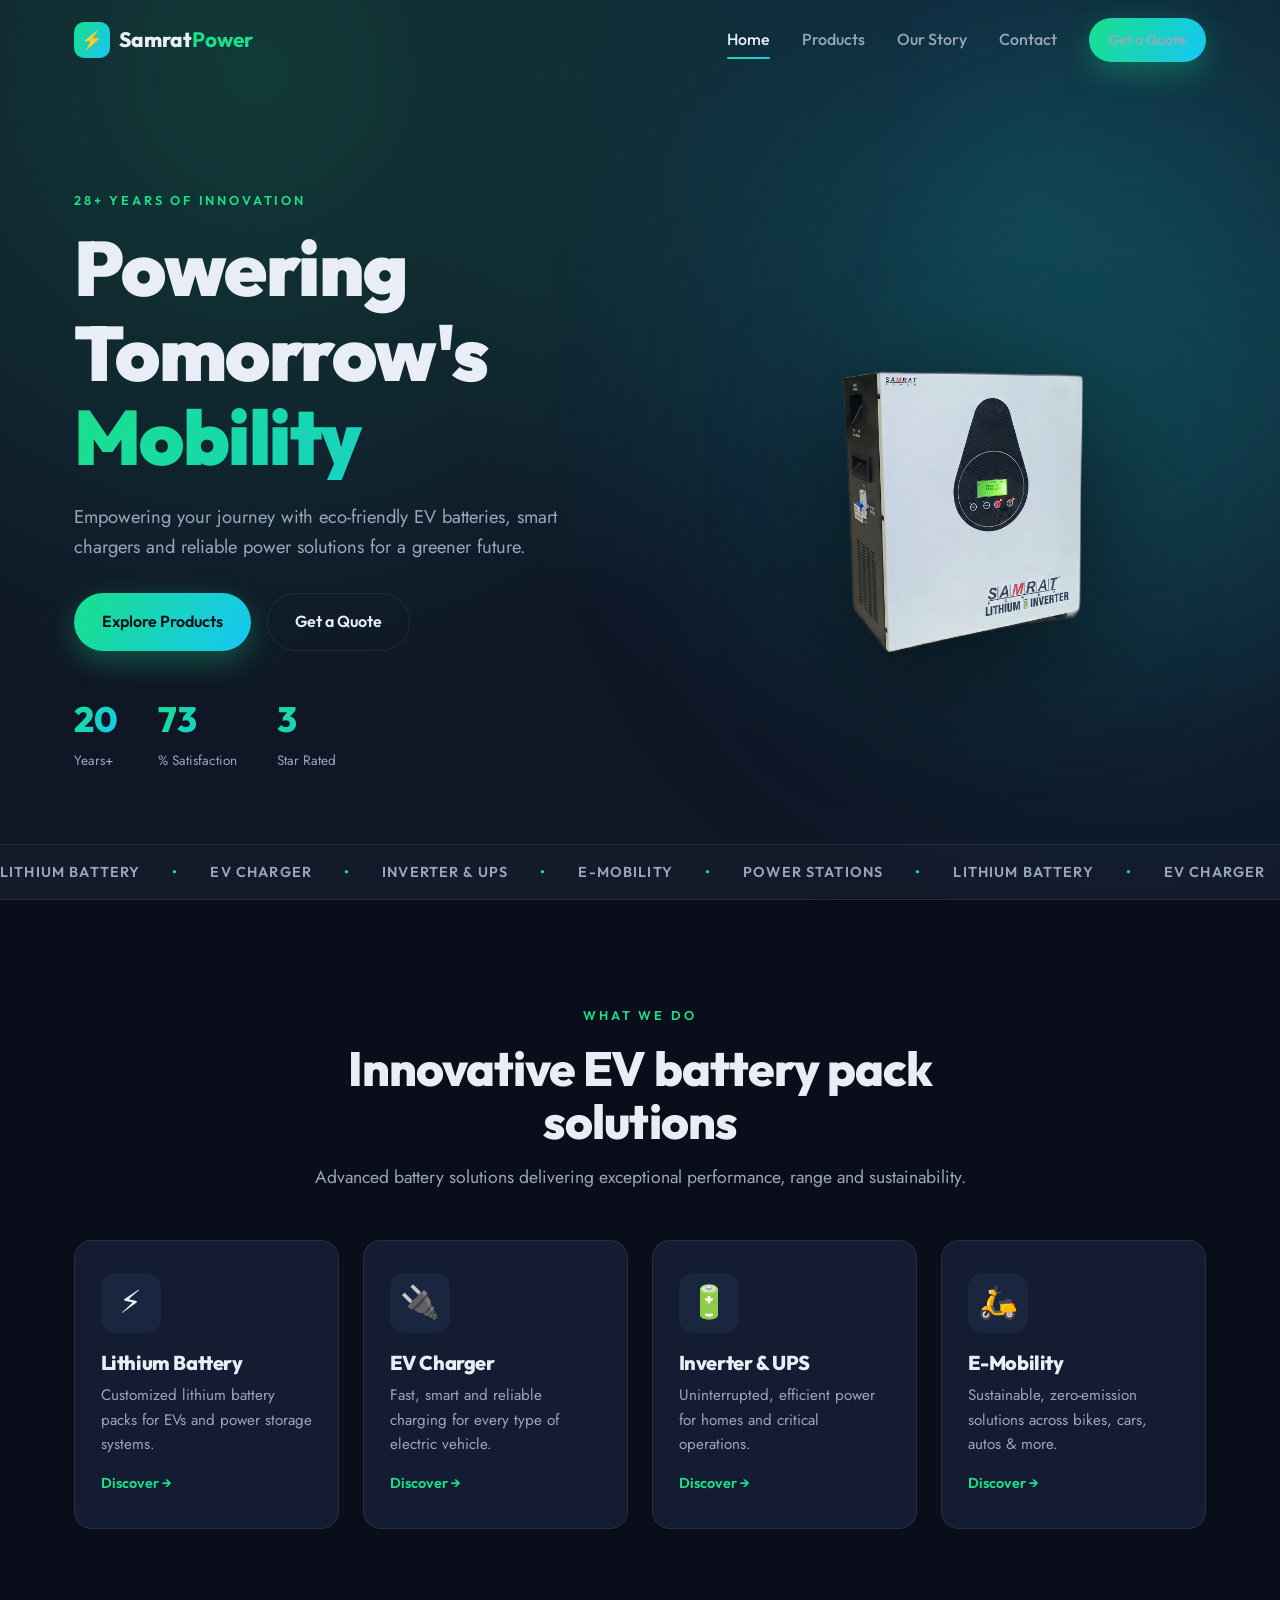
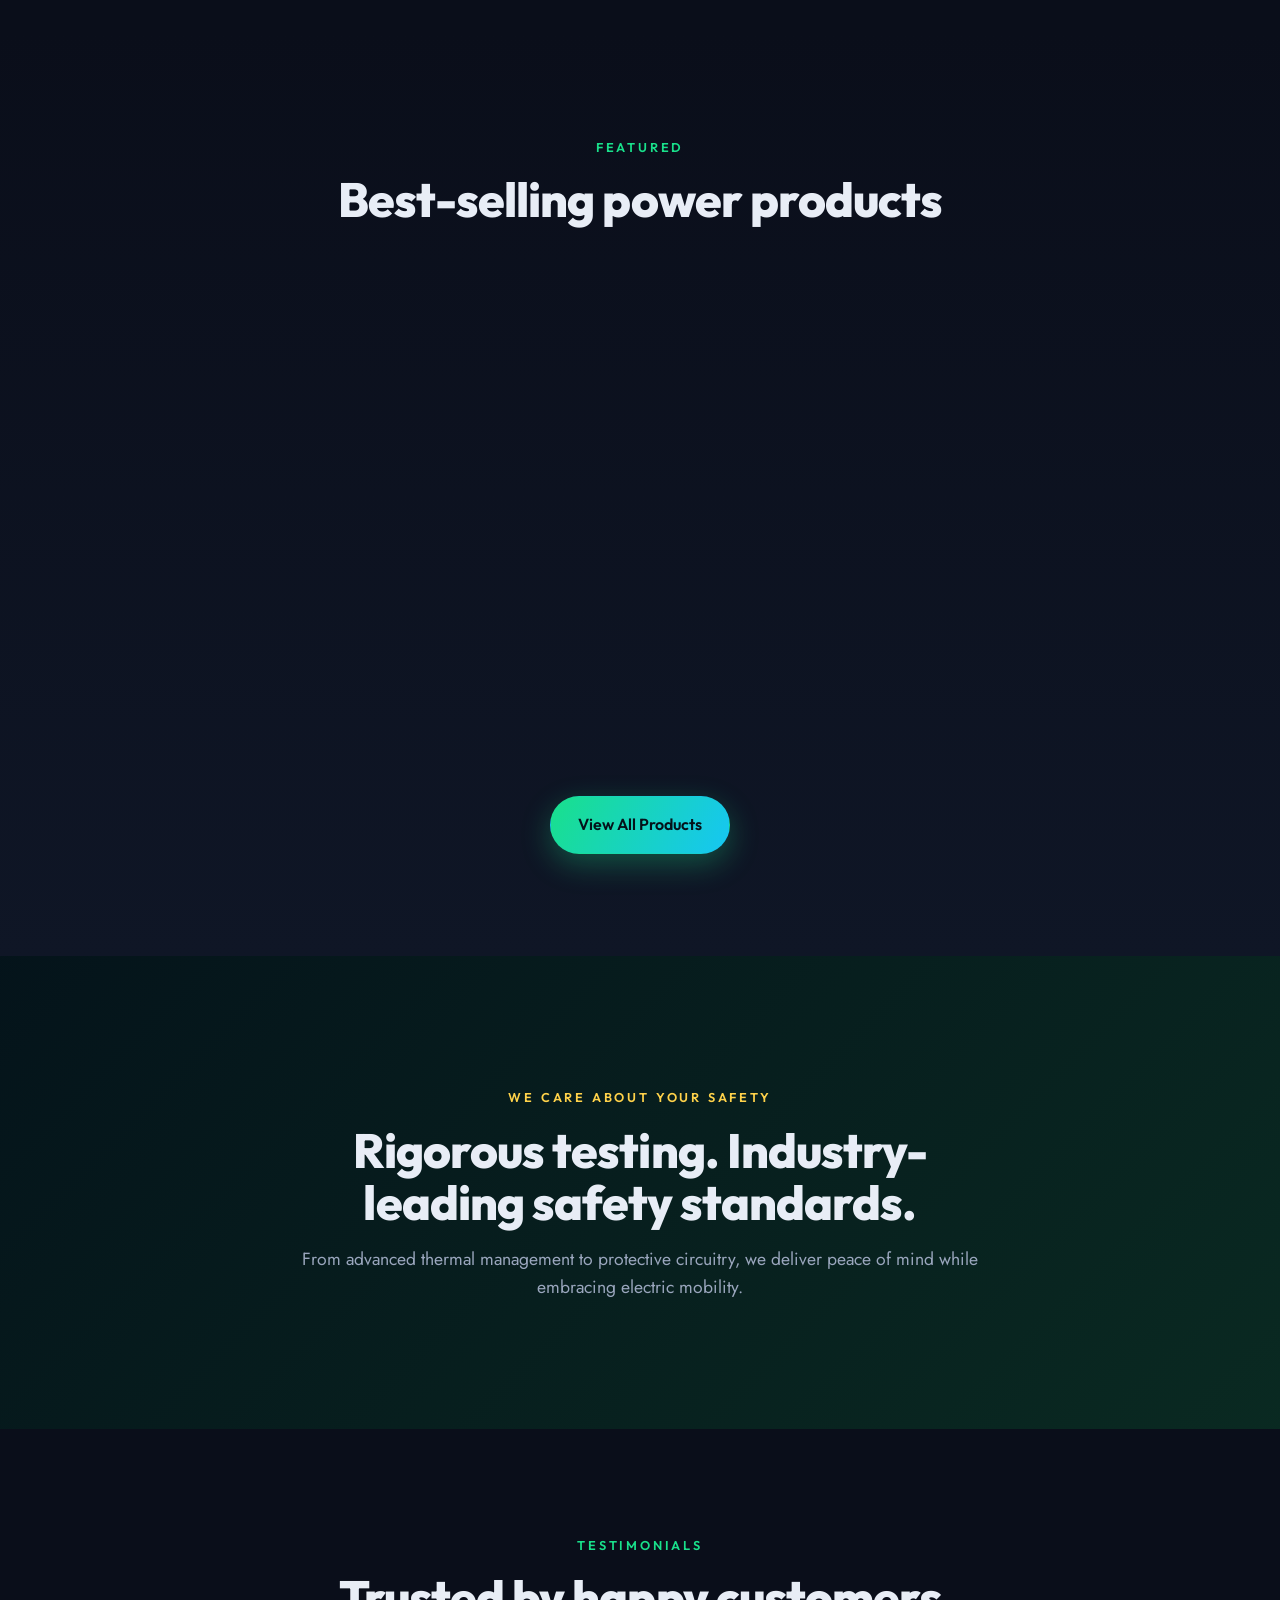
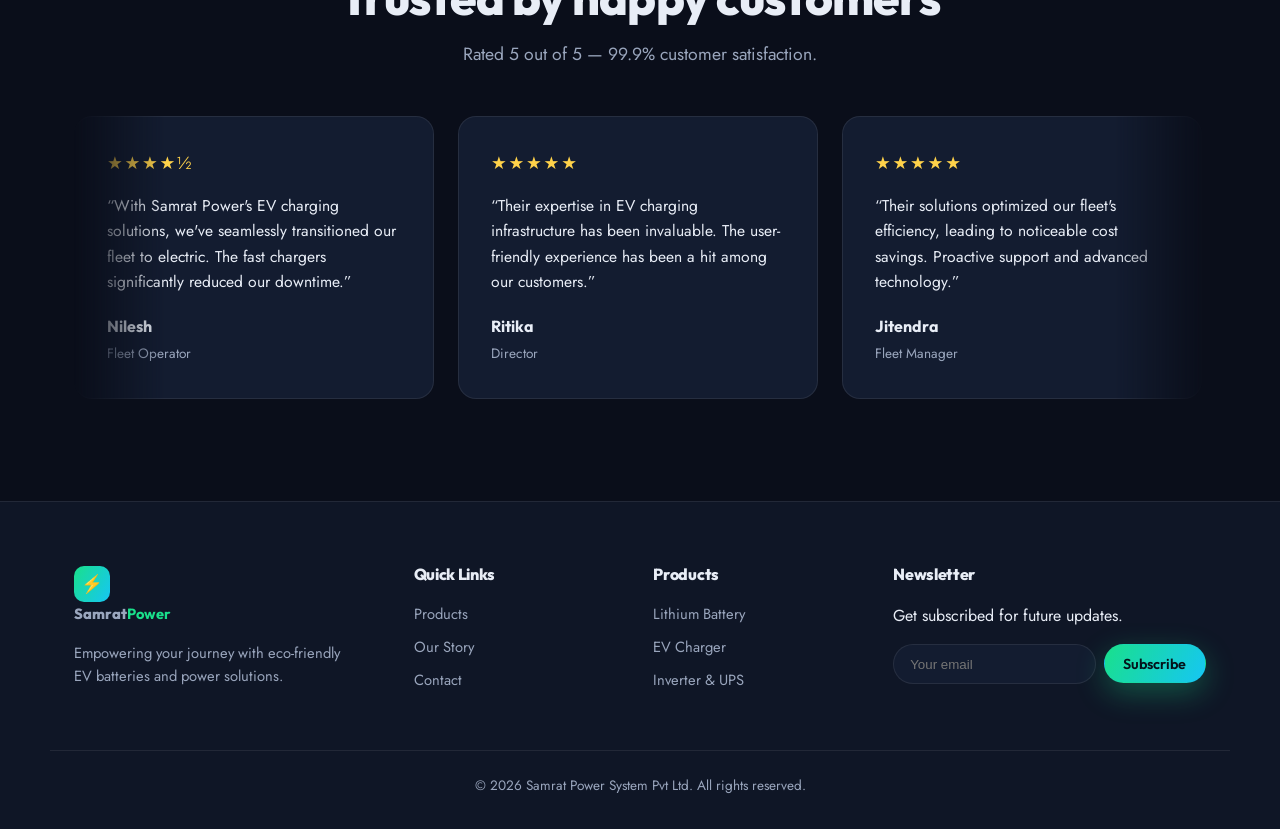
==== index.html @ 5c454dc9 "feat: add pages, product data and interactive JS (RTL gallery, parallax, reveal)" ====
<!DOCTYPE html>
<html lang="en">
<head>
  <meta charset="UTF-8" />
  <meta name="viewport" content="width=device-width, initial-scale=1.0" />
  <meta name="description" content="Samrat Power System Pvt Ltd — Eco-friendly EV batteries, chargers, lithium packs & inverters. 28+ years of innovation." />
  <title>Samrat Power | Eco-Friendly EV Battery & Charging Solutions</title>
  <link rel="preconnect" href="https://fonts.googleapis.com" />
  <link rel="preconnect" href="https://fonts.gstatic.com" crossorigin />
  <link href="https://fonts.googleapis.com/css2?family=Outfit:wght@300;400;500;600;700;800;900&family=Jost:wght@400;500;600;700&display=swap" rel="stylesheet" />
  <link rel="stylesheet" href="assets/css/styles.css" />
</head>
<body data-page="home">
  <div class="scroll-progress" id="scrollProgress"></div>
  <div id="header-mount"></div>
  <main>
    <section class="hero" id="hero">
      <div class="hero__bg" data-parallax="0.25"></div>
      <div class="hero__glow"></div>
      <div class="container hero__inner">
        <div class="hero__copy">
          <span class="eyebrow reveal">28+ Years of Innovation</span>
          <h1 class="hero__title">
            <span class="kinetic">Powering</span>
            <span class="kinetic">Tomorrow's</span>
            <span class="kinetic accent">Mobility</span>
          </h1>
          <p class="hero__lead reveal">Empowering your journey with eco-friendly EV batteries, smart chargers and reliable power solutions for a greener future.</p>
          <div class="hero__cta reveal">
            <a href="products.html" class="btn btn--primary">Explore Products</a>
            <a href="contact.html" class="btn btn--ghost">Get a Quote</a>
          </div>
          <div class="hero__stats reveal">
            <div><strong data-count="28">0</strong><span>Years+</span></div>
            <div><strong data-count="99">0</strong><span>% Satisfaction</span></div>
            <div><strong data-count="5">0</strong><span>Star Rated</span></div>
          </div>
        </div>
        <div class="hero__visual">
          <img src="picsdear/hero_no_bg.png" alt="Samrat Power EV battery solution" class="hero__img" data-parallax="-0.12" loading="eager" />
        </div>
      </div>
      <div class="hero__marquee" aria-hidden="true">
        <div class="marquee__track">
          <span>Lithium Battery</span><span>•</span><span>EV Charger</span><span>•</span><span>Inverter &amp; UPS</span><span>•</span><span>E-Mobility</span><span>•</span><span>Power Stations</span><span>•</span>
          <span>Lithium Battery</span><span>•</span><span>EV Charger</span><span>•</span><span>Inverter &amp; UPS</span><span>•</span><span>E-Mobility</span><span>•</span><span>Power Stations</span><span>•</span>
        </div>
      </div>
    </section>
    <section class="section" id="what">
      <div class="container">
        <div class="section__head reveal">
          <span class="eyebrow">What We Do</span>
          <h2 class="section__title">Innovative EV battery pack solutions</h2>
          <p class="section__sub">Advanced battery solutions delivering exceptional performance, range and sustainability.</p>
        </div>
        <div class="cards">
          <a class="card reveal" href="products.html#lithium"><div class="card__icon">⚡</div><h3>Lithium Battery</h3><p>Customized lithium battery packs for EVs and power storage systems.</p><span class="card__link">Discover →</span></a>
          <a class="card reveal" href="products.html#charger"><div class="card__icon">🔌</div><h3>EV Charger</h3><p>Fast, smart and reliable charging for every type of electric vehicle.</p><span class="card__link">Discover →</span></a>
          <a class="card reveal" href="products.html#inverter"><div class="card__icon">🔋</div><h3>Inverter &amp; UPS</h3><p>Uninterrupted, efficient power for homes and critical operations.</p><span class="card__link">Discover →</span></a>
          <a class="card reveal" href="products.html"><div class="card__icon">🛵</div><h3>E-Mobility</h3><p>Sustainable, zero-emission solutions across bikes, cars, autos &amp; more.</p><span class="card__link">Discover →</span></a>
        </div>
      </div>
    </section>
    <section class="section section--alt" id="featured">
      <div class="container">
        <div class="section__head reveal"><span class="eyebrow">Featured</span><h2 class="section__title">Best-selling power products</h2></div>
        <div class="product-grid" id="featuredGrid"></div>
        <div class="section__foot reveal"><a href="products.html" class="btn btn--primary">View All Products</a></div>
      </div>
    </section>
    <section class="banner" id="safety">
      <div class="banner__bg" data-parallax="0.18"></div>
      <div class="container banner__inner reveal">
        <span class="eyebrow eyebrow--light">We Care About Your Safety</span>
        <h2 class="banner__title">Rigorous testing. Industry-leading safety standards.</h2>
        <p>From advanced thermal management to protective circuitry, we deliver peace of mind while embracing electric mobility.</p>
      </div>
    </section>
    <section class="section" id="reviews">
      <div class="container">
        <div class="section__head reveal"><span class="eyebrow">Testimonials</span><h2 class="section__title">Trusted by happy customers</h2><p class="section__sub">Rated 5 out of 5 — 99.9% customer satisfaction.</p></div>
        <div class="reviews-track" id="reviewsTrack"></div>
      </div>
    </section>
  </main>
  <div id="footer-mount"></div>
  <script src="assets/js/data.js"></script>
  <script src="assets/js/main.js"></script>
</body>
</html>
---- assets/css/styles.css ----
:root{--bg:#0a0e1a;--bg-2:#0f1626;--surface:#131c30;--surface-2:#1a2540;--line:rgba(255,255,255,.08);--text:#e8edf6;--muted:#9aa6bd;--brand:#19e08b;--brand-2:#16c6f4;--accent:#ffd24a;--grad:linear-gradient(120deg,#19e08b,#16c6f4);--radius:18px;--shadow:0 20px 60px rgba(0,0,0,.45);--maxw:1180px}
*{box-sizing:border-box;margin:0;padding:0}
html{scroll-behavior:smooth}
body{font-family:'Jost',system-ui,sans-serif;background:var(--bg);color:var(--text);line-height:1.6;overflow-x:hidden;-webkit-font-smoothing:antialiased}
h1,h2,h3,h4{font-family:'Outfit',sans-serif;line-height:1.1;font-weight:800;letter-spacing:-.02em}
a{color:inherit;text-decoration:none}
img{max-width:100%;display:block}
.container{width:100%;max-width:var(--maxw);margin:0 auto;padding:0 24px}
.scroll-progress{position:fixed;top:0;left:0;height:3px;width:100%;background:var(--grad);transform:scaleX(0);transform-origin:0 50%;z-index:200}
.btn{display:inline-flex;align-items:center;justify-content:center;gap:.5rem;padding:.95rem 1.7rem;border-radius:999px;font-family:'Outfit';font-weight:600;font-size:1rem;cursor:pointer;border:1px solid transparent;transition:transform .25s,box-shadow .25s,background .25s;will-change:transform}
.btn--sm{padding:.6rem 1.15rem;font-size:.9rem}
.btn--primary{background:var(--grad);color:#04121a;box-shadow:0 10px 30px rgba(25,224,139,.3)}
.btn--primary:hover{transform:translateY(-3px);box-shadow:0 16px 40px rgba(25,224,139,.45)}
.btn--ghost{background:transparent;color:var(--text);border-color:var(--line)}
.btn--ghost:hover{border-color:var(--brand);color:var(--brand);transform:translateY(-3px)}
.eyebrow{display:inline-block;font-family:'Outfit';font-weight:600;font-size:.8rem;letter-spacing:.22em;text-transform:uppercase;color:var(--brand);margin-bottom:1rem}
.eyebrow--light{color:var(--accent)}
.site-header{position:fixed;top:0;left:0;width:100%;z-index:120;padding:1.1rem 0;transition:padding .3s,background .3s,backdrop-filter .3s,border-color .3s;border-bottom:1px solid transparent}
.site-header.scrolled{padding:.6rem 0;background:rgba(10,14,26,.82);backdrop-filter:blur(14px);border-bottom-color:var(--line)}
.site-header__inner{display:flex;align-items:center;justify-content:space-between}
.brand{display:flex;align-items:center;gap:.55rem;font-family:'Outfit';font-weight:800;font-size:1.3rem}
.brand__mark{display:grid;place-items:center;width:36px;height:36px;border-radius:10px;background:var(--grad);color:#04121a;font-size:1.1rem}
.brand__name strong{color:var(--brand)}
.brand--light{color:#fff}
.site-nav{display:flex;align-items:center;gap:2rem}
.site-nav a{font-family:'Outfit';font-weight:500;color:var(--muted);position:relative;transition:color .25s}
.site-nav a:hover,.site-nav a.active{color:var(--text)}
.site-nav a:not(.btn).active::after{content:'';position:absolute;left:0;bottom:-6px;width:100%;height:2px;background:var(--grad);border-radius:2px}
.nav-toggle{display:none;flex-direction:column;gap:5px;background:none;border:0;cursor:pointer;padding:6px}
.nav-toggle span{width:26px;height:2px;background:var(--text);border-radius:2px;transition:.3s}
.nav-toggle.active span:nth-child(1){transform:translateY(7px) rotate(45deg)}
.nav-toggle.active span:nth-child(2){opacity:0}
.nav-toggle.active span:nth-child(3){transform:translateY(-7px) rotate(-45deg)}
.hero{position:relative;min-height:100vh;display:flex;align-items:center;padding:120px 0 60px;overflow:hidden}
.hero__bg{position:absolute;inset:-20% 0;background:radial-gradient(circle at 20% 20%,rgba(25,224,139,.18),transparent 45%),radial-gradient(circle at 80% 30%,rgba(22,198,244,.18),transparent 45%),var(--bg-2);z-index:-2}
.hero__glow{position:absolute;width:600px;height:600px;right:-150px;top:10%;background:var(--grad);filter:blur(140px);opacity:.18;border-radius:50%;z-index:-1;animation:float 9s ease-in-out infinite}
@keyframes float{0%,100%{transform:translateY(0)}50%{transform:translateY(-40px)}}
.hero__inner{display:grid;grid-template-columns:1.1fr .9fr;gap:3rem;align-items:center}
.hero__title{font-size:clamp(2.6rem,6vw,5rem);font-weight:900;margin-bottom:1.4rem}
.hero__title .kinetic{display:block;opacity:0;transform:translateY(40px);animation:kinetic .8s forwards cubic-bezier(.16,1,.3,1)}
.hero__title .kinetic:nth-child(1){animation-delay:.15s}
.hero__title .kinetic:nth-child(2){animation-delay:.32s}
.hero__title .kinetic:nth-child(3){animation-delay:.49s}
.hero__title .accent{background:var(--grad);-webkit-background-clip:text;background-clip:text;-webkit-text-fill-color:transparent}
@keyframes kinetic{to{opacity:1;transform:translateY(0)}}
.hero__lead{font-size:1.15rem;color:var(--muted);max-width:520px;margin-bottom:2rem}
.hero__cta{display:flex;gap:1rem;flex-wrap:wrap;margin-bottom:2.5rem}
.hero__stats{display:flex;gap:2.5rem}
.hero__stats strong{display:block;font-family:'Outfit';font-size:2.2rem;font-weight:800;background:var(--grad);-webkit-background-clip:text;background-clip:text;-webkit-text-fill-color:transparent}
.hero__stats span{font-size:.85rem;color:var(--muted)}
.hero__visual{position:relative}
.hero__img{filter:drop-shadow(0 30px 60px rgba(0,0,0,.5));animation:bob 6s ease-in-out infinite}
@keyframes bob{0%,100%{transform:translateY(0)}50%{transform:translateY(-18px)}}
.hero__marquee{position:absolute;bottom:0;left:0;width:100%;padding:14px 0;border-top:1px solid var(--line);border-bottom:1px solid var(--line);background:rgba(255,255,255,.02);overflow:hidden;white-space:nowrap}
.marquee__track{display:inline-flex;gap:2rem;align-items:center;animation:marquee 22s linear infinite;font-family:'Outfit';font-weight:600;letter-spacing:.08em;color:var(--muted);text-transform:uppercase;font-size:.9rem}
.marquee__track span:nth-child(even){color:var(--brand)}
@keyframes marquee{to{transform:translateX(-50%)}}
.section{padding:clamp(4rem,8vw,7rem) 0}
.section--alt{background:linear-gradient(180deg,var(--bg),var(--bg-2))}
.section__head{max-width:680px;margin:0 auto 3rem;text-align:center}
.section__title{font-size:clamp(1.9rem,4vw,3rem);margin-bottom:1rem}
.section__sub{color:var(--muted);font-size:1.1rem}
.section__foot{text-align:center;margin-top:3rem}
.reveal{opacity:0;transform:translateY(36px);transition:opacity .7s ease,transform .7s cubic-bezier(.16,1,.3,1)}
.reveal.in{opacity:1;transform:none}
.cards{display:grid;grid-template-columns:repeat(4,1fr);gap:1.5rem}
.card{background:var(--surface);border:1px solid var(--line);border-radius:var(--radius);padding:2rem 1.6rem;transition:transform .3s,border-color .3s,box-shadow .3s;position:relative;overflow:hidden}
.card::before{content:'';position:absolute;inset:0;background:var(--grad);opacity:0;transition:opacity .3s;z-index:0}
.card:hover{transform:translateY(-8px);border-color:transparent;box-shadow:var(--shadow)}
.card>*{position:relative;z-index:1}
.card__icon{font-size:2rem;width:60px;height:60px;display:grid;place-items:center;border-radius:14px;background:var(--surface-2);margin-bottom:1.2rem;transition:background .3s}
.card:hover .card__icon{background:rgba(4,18,26,.25)}
.card h3{font-size:1.25rem;margin-bottom:.6rem}
.card p{color:var(--muted);font-size:.95rem;transition:color .3s}
.card:hover p,.card:hover .card__link{color:rgba(4,18,26,.85)}
.card__link{display:inline-block;margin-top:1rem;font-family:'Outfit';font-weight:600;color:var(--brand);font-size:.9rem}
.product-grid{display:grid;grid-template-columns:repeat(3,1fr);gap:1.8rem}
.product-card{background:var(--surface);border:1px solid var(--line);border-radius:var(--radius);overflow:hidden;transition:transform .35s,box-shadow .35s,border-color .35s}
.product-card:hover{transform:translateY(-8px);box-shadow:var(--shadow);border-color:rgba(25,224,139,.4)}
.product-card__media{position:relative;aspect-ratio:4/3;overflow:hidden;background:#fff}
.product-card__media img{width:100%;height:100%;object-fit:cover;transition:transform .6s cubic-bezier(.16,1,.3,1)}
.product-card:hover .product-card__media img{transform:scale(1.08)}
.product-card__badge{position:absolute;top:12px;left:12px;background:rgba(10,14,26,.7);backdrop-filter:blur(6px);color:var(--brand);font-family:'Outfit';font-weight:600;font-size:.72rem;letter-spacing:.05em;padding:.35rem .75rem;border-radius:999px;border:1px solid var(--line)}
.product-card__body{padding:1.5rem}
.product-card__body h3{font-size:1.2rem;margin-bottom:.5rem}
.product-card__body p{color:var(--muted);font-size:.9rem;margin-bottom:1.2rem;display:-webkit-box;-webkit-line-clamp:3;-webkit-box-orient:vertical;overflow:hidden}
.filters{display:flex;flex-wrap:wrap;gap:.75rem;justify-content:center;margin-bottom:3rem}
.chip{font-family:'Outfit';font-weight:500;background:var(--surface);border:1px solid var(--line);color:var(--muted);padding:.6rem 1.3rem;border-radius:999px;cursor:pointer;transition:.25s}
.chip:hover{color:var(--text);border-color:var(--brand)}
.chip.active{background:var(--grad);color:#04121a;border-color:transparent;font-weight:600}
.page-hero{position:relative;padding:200px 0 90px;text-align:center;overflow:hidden}
.page-hero__bg{position:absolute;inset:-20% 0;background:radial-gradient(circle at 50% 0,rgba(22,198,244,.2),transparent 55%),var(--bg-2);z-index:-1}
.page-hero__title{font-size:clamp(2.2rem,5vw,3.8rem);margin:0 auto 1rem;max-width:900px}
.page-hero p{color:var(--muted);max-width:600px;margin:0 auto;font-size:1.1rem}
.kinetic-line{background:var(--grad);-webkit-background-clip:text;background-clip:text;-webkit-text-fill-color:transparent;background-size:200% auto;animation:shine 5s linear infinite}
@keyframes shine{to{background-position:200% center}}
.banner{position:relative;padding:clamp(5rem,10vw,9rem) 0;text-align:center;overflow:hidden}
.banner__bg{position:absolute;inset:-25% 0;background:linear-gradient(135deg,#04121a,#0a2b22),radial-gradient(circle at 70% 30%,rgba(25,224,139,.3),transparent 50%);z-index:-1}
.banner__inner{max-width:760px;margin:0 auto}
.banner__title{font-size:clamp(1.8rem,4vw,3rem);margin-bottom:1rem}
.banner p{color:var(--muted);font-size:1.1rem}
.split{display:grid;grid-template-columns:1fr 1fr;gap:3.5rem;align-items:center}
.split__visual img{border-radius:var(--radius);box-shadow:var(--shadow);width:100%}
.split__copy p{color:var(--muted);margin-bottom:1rem}
.split__copy .section__title{text-align:left}
.stats-band{display:grid;grid-template-columns:repeat(3,1fr);gap:2rem;text-align:center;background:var(--surface);border:1px solid var(--line);border-radius:var(--radius);padding:3rem 2rem}
.stats-band strong{display:block;font-family:'Outfit';font-size:clamp(2.5rem,5vw,3.5rem);font-weight:900;background:var(--grad);-webkit-background-clip:text;background-clip:text;-webkit-text-fill-color:transparent}
.stats-band span{color:var(--muted)}
.reviews-track{display:flex;gap:1.5rem;overflow:hidden;-webkit-mask-image:linear-gradient(90deg,transparent,#000 8%,#000 92%,transparent);mask-image:linear-gradient(90deg,transparent,#000 8%,#000 92%,transparent)}
.reviews-track:hover figure{animation-play-state:paused}
.review{flex:0 0 360px;max-width:85vw;background:var(--surface);border:1px solid var(--line);border-radius:var(--radius);padding:2rem;animation:reviewScroll 36s linear infinite}
@keyframes reviewScroll{to{transform:translateX(calc(-1 * (360px + 1.5rem) * 5))}}
.review__stars{color:var(--accent);letter-spacing:.1em;margin-bottom:1rem;font-size:1.1rem}
.review blockquote{color:var(--text);font-size:.98rem;margin-bottom:1.3rem}
.review figcaption strong{display:block;font-family:'Outfit'}
.review figcaption span{color:var(--muted);font-size:.85rem}
.contact-list{list-style:none;margin-top:1.5rem;display:grid;gap:1.1rem}
.contact-list li{display:flex;align-items:center;gap:1rem;color:var(--muted)}
.contact-list a:hover{color:var(--brand)}
.contact-list__ic{width:44px;height:44px;display:grid;place-items:center;background:var(--surface);border:1px solid var(--line);border-radius:12px;font-size:1.1rem}
.form{background:var(--surface);border:1px solid var(--line);border-radius:var(--radius);padding:2rem}
.form__row{margin-bottom:1.1rem}
.form label{display:block;font-family:'Outfit';font-size:.85rem;color:var(--muted);margin-bottom:.4rem}
.form input,.form textarea{width:100%;background:var(--bg-2);border:1px solid var(--line);border-radius:12px;padding:.85rem 1rem;color:var(--text);font-family:inherit;font-size:1rem;transition:border-color .25s}
.form input:focus,.form textarea:focus{outline:none;border-color:var(--brand)}
.form__note{color:var(--brand);margin-top:1rem;font-family:'Outfit'}
.modal{position:fixed;inset:0;z-index:300;display:none}
.modal.open{display:block}
.modal__overlay{position:absolute;inset:0;background:rgba(4,7,15,.8);backdrop-filter:blur(6px)}
.modal__dialog{position:relative;max-width:1000px;width:92%;margin:6vh auto;background:var(--surface);border:1px solid var(--line);border-radius:24px;box-shadow:var(--shadow);max-height:88vh;overflow:hidden;animation:pop .4s cubic-bezier(.16,1,.3,1)}
@keyframes pop{from{opacity:0;transform:translateY(30px) scale(.97)}to{opacity:1;transform:none}}
.modal__close{position:absolute;top:14px;right:16px;z-index:5;width:40px;height:40px;border-radius:50%;border:1px solid var(--line);background:rgba(10,14,26,.6);color:#fff;font-size:1.4rem;cursor:pointer;transition:.25s}
.modal__close:hover{background:var(--brand);color:#04121a;transform:rotate(90deg)}
.modal__body{display:grid;grid-template-columns:1.2fr .8fr}
.gallery{position:relative;overflow:hidden;background:#fff}
.gallery::before,.gallery::after{content:'';position:absolute;top:0;bottom:0;width:60px;z-index:2;pointer-events:none}
.gallery::before{left:0;background:linear-gradient(90deg,rgba(255,255,255,.9),transparent)}
.gallery::after{right:0;background:linear-gradient(270deg,rgba(255,255,255,.9),transparent)}
.gallery__track{display:flex;height:100%;will-change:transform}
.gallery__item{flex:0 0 auto;width:300px;height:100%;min-height:380px}
.gallery__item img{width:100%;height:100%;object-fit:cover}
.modal__info{padding:2.2rem;overflow-y:auto}
.modal__info h2{font-size:1.6rem;margin-bottom:.8rem}
.modal__info>p{color:var(--muted);margin-bottom:1.3rem}
.modal__specs{list-style:none;display:grid;gap:.6rem;margin-bottom:1.6rem}
.modal__specs li{padding-left:1.5rem;position:relative;color:var(--text);font-size:.92rem}
.modal__specs li::before{content:'✓';position:absolute;left:0;color:var(--brand);font-weight:700}
.site-footer{background:var(--bg-2);border-top:1px solid var(--line);padding:4rem 0 2rem}
.site-footer__grid{display:grid;grid-template-columns:1.5fr 1fr 1fr 1.5fr;gap:2.5rem}
.site-footer h4{font-size:1rem;margin-bottom:1.2rem;color:var(--text)}
.site-footer a{display:block;color:var(--muted);margin-bottom:.6rem;font-size:.92rem;transition:color .2s}
.site-footer a:hover{color:var(--brand)}
.site-footer__brand p{color:var(--muted);font-size:.92rem;margin-top:1rem;max-width:280px}
.site-footer__brand a{margin-bottom:0}
.sub-form{display:flex;gap:.5rem;margin-top:1rem}
.sub-form input{flex:1;min-width:0;background:var(--surface);border:1px solid var(--line);border-radius:999px;padding:.65rem 1rem;color:var(--text)}
.sub-form input:focus{outline:none;border-color:var(--brand)}
.site-footer__bottom{margin-top:3rem;padding-top:1.5rem;border-top:1px solid var(--line);color:var(--muted);font-size:.85rem;text-align:center}
@media(max-width:980px){.hero__inner{grid-template-columns:1fr;text-align:center}.hero__copy{order:2}.hero__visual{order:1;max-width:420px;margin:0 auto}.hero__cta,.hero__stats{justify-content:center}.cards{grid-template-columns:repeat(2,1fr)}.product-grid{grid-template-columns:repeat(2,1fr)}.split{grid-template-columns:1fr}.split__copy .section__title{text-align:center}.split__copy{text-align:center}.modal__body{grid-template-columns:1fr}.gallery__item{min-height:300px}.site-footer__grid{grid-template-columns:1fr 1fr}}
@media(max-width:640px){.nav-toggle{display:flex}.site-nav{position:fixed;inset:0 0 0 auto;width:min(78%,320px);flex-direction:column;align-items:flex-start;justify-content:center;gap:1.6rem;background:var(--bg-2);padding:2rem;transform:translateX(100%);transition:transform .35s cubic-bezier(.16,1,.3,1);border-left:1px solid var(--line)}.site-nav.open{transform:none;box-shadow:var(--shadow)}.cards,.product-grid,.stats-band,.site-footer__grid{grid-template-columns:1fr}.hero__stats{gap:1.5rem}.hero{padding-top:140px}.review{flex-basis:300px}}
@media(prefers-reduced-motion:reduce){*{animation:none!important;transition:none!important}.reveal{opacity:1;transform:none}.hero__title .kinetic{opacity:1;transform:none}}
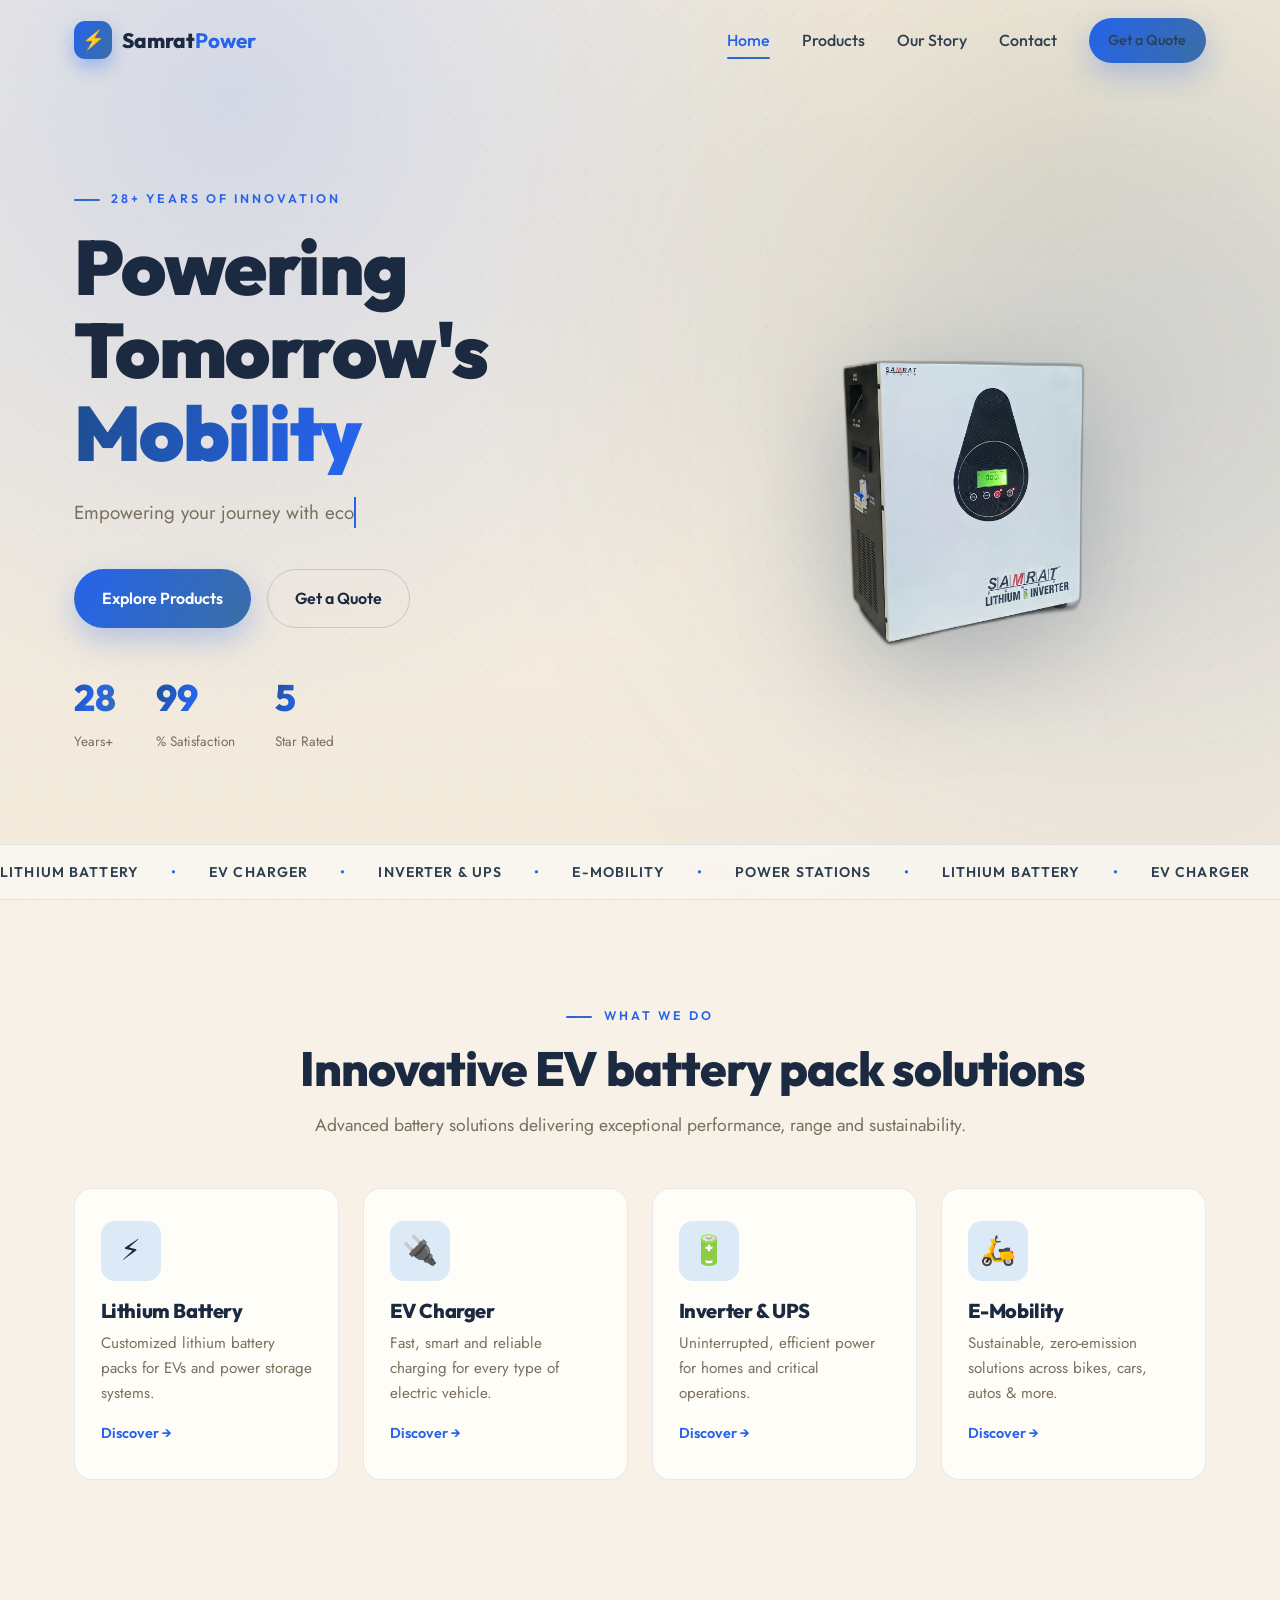
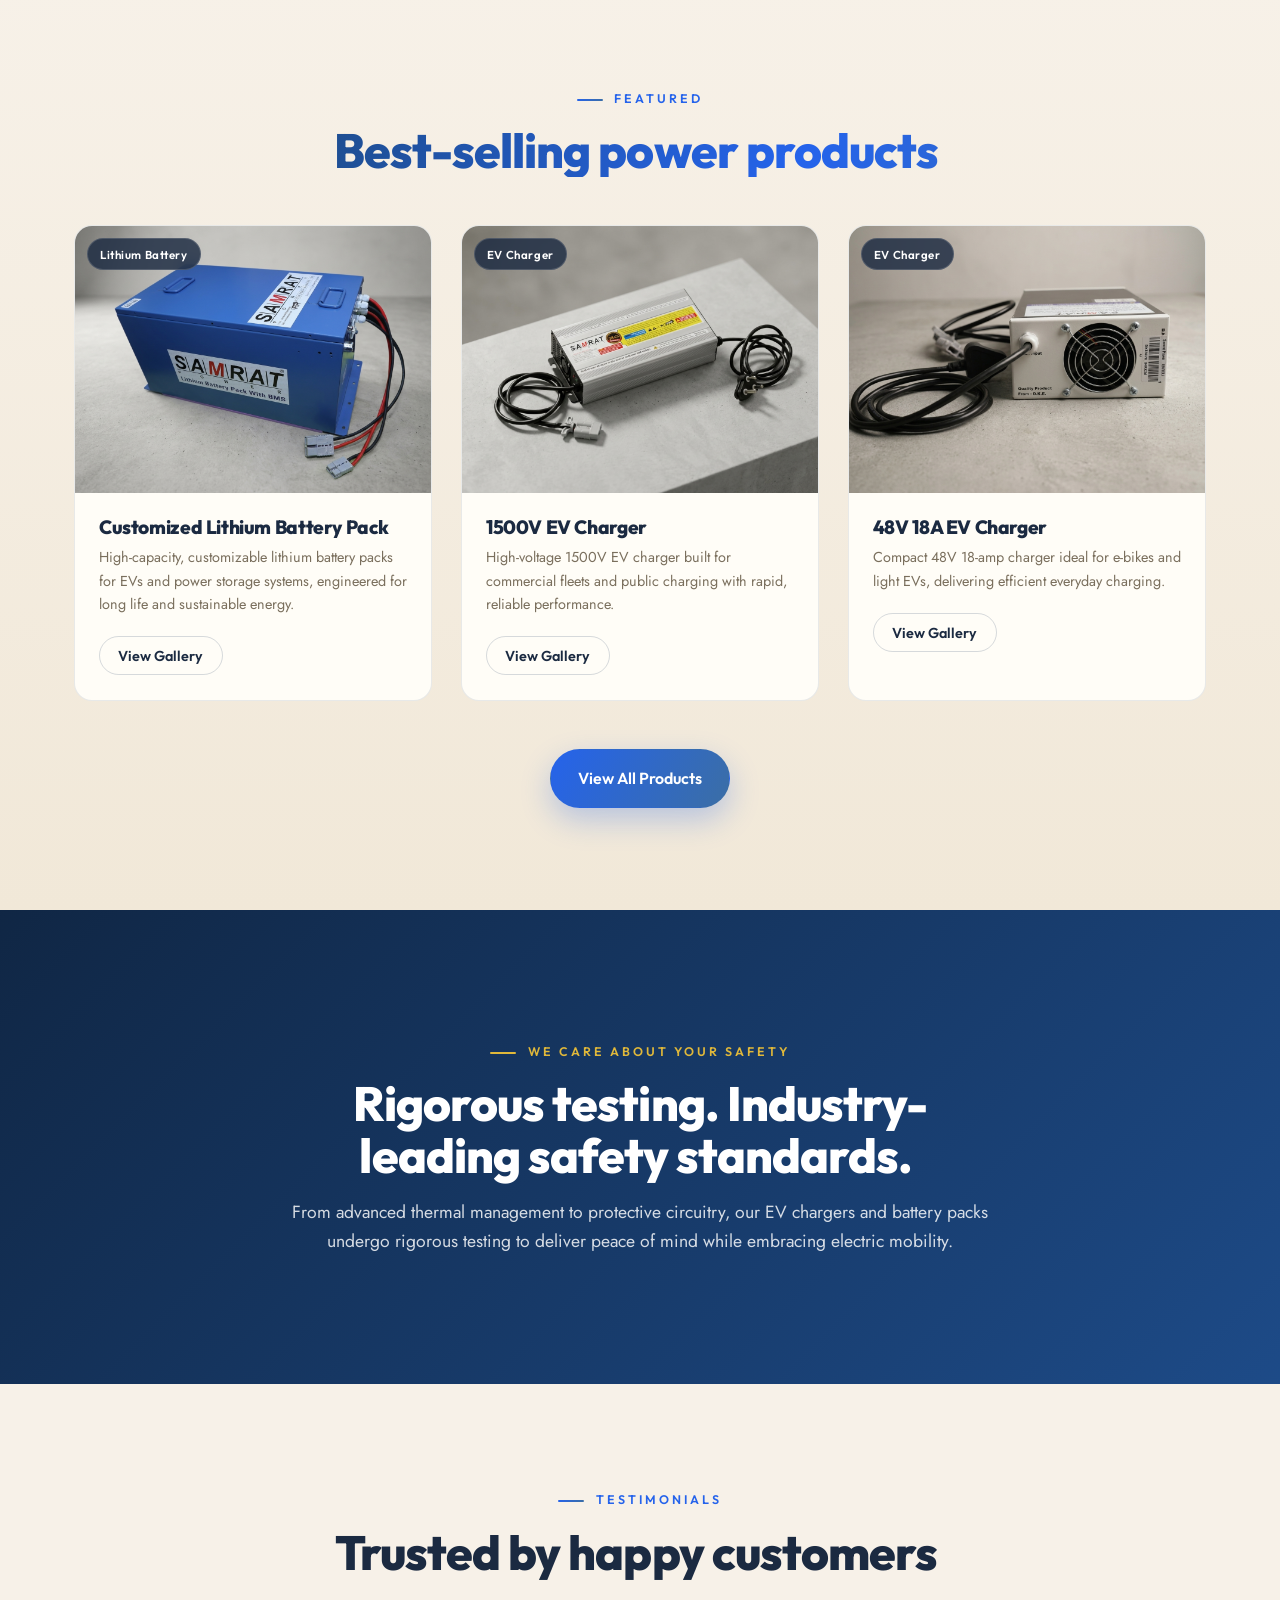
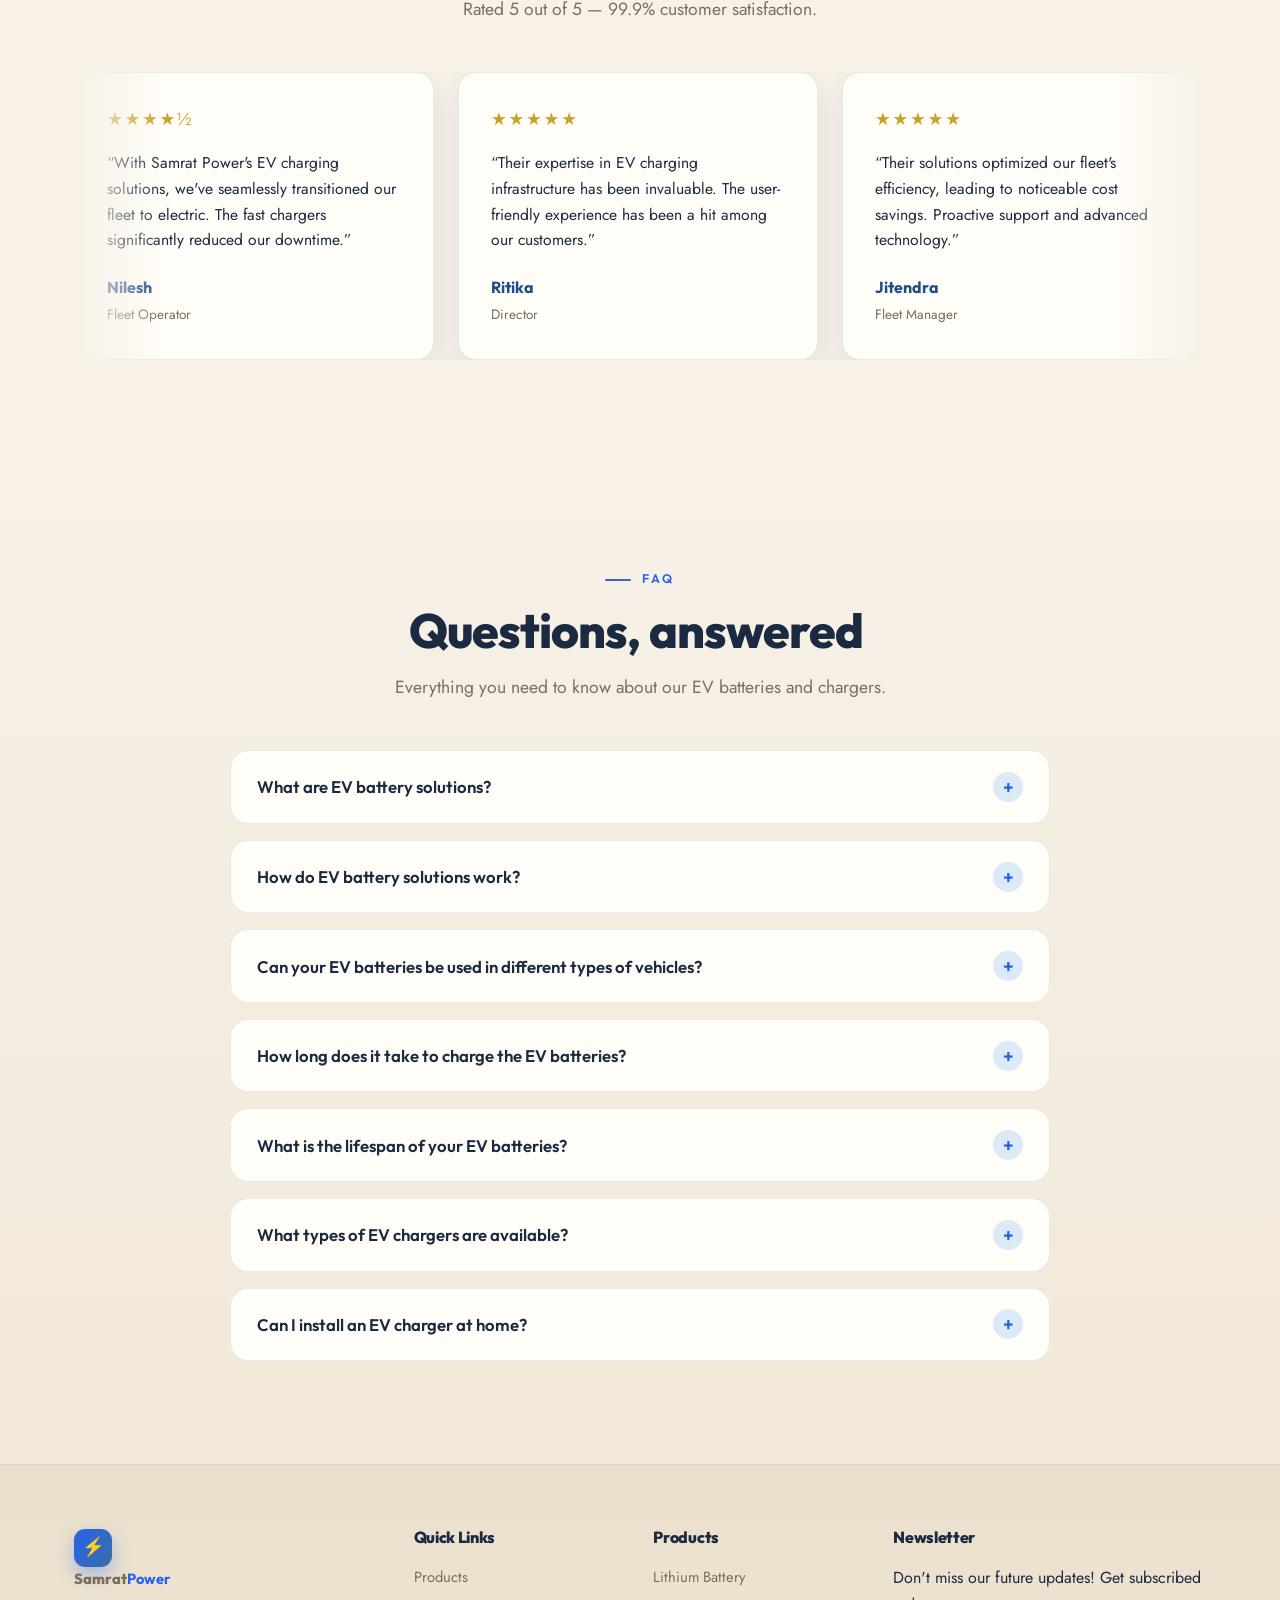
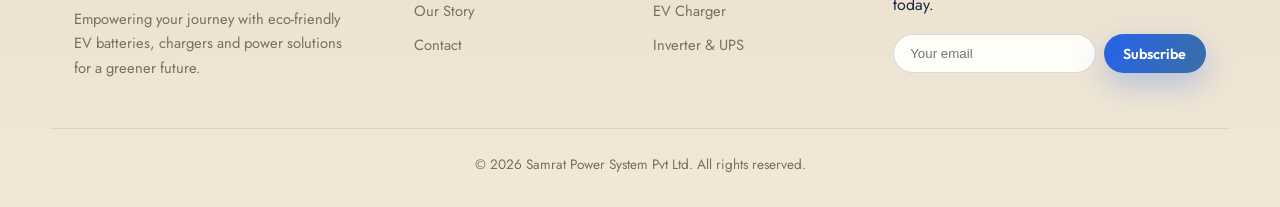
==== commit e18be1dd: "Redesign: beige-blue theme + rich text animations + FAQ section - New warm beige/deep navy/vivid blu" ====
--- a/index.html
+++ b/index.html
@@ -25,10 +25,10 @@
             <span class="kinetic">Tomorrow's</span>
             <span class="kinetic accent">Mobility</span>
           </h1>
-          <p class="hero__lead reveal">Empowering your journey with eco-friendly EV batteries, smart chargers and reliable power solutions for a greener future.</p>
+          <p class="hero__lead reveal" data-typewriter="Empowering your journey with eco-friendly EV batteries, smart chargers and reliable power solutions for a greener future."></p>
           <div class="hero__cta reveal">
-            <a href="products.html" class="btn btn--primary">Explore Products</a>
-            <a href="contact.html" class="btn btn--ghost">Get a Quote</a>
+            <a href="products.html" class="btn btn--primary magnetic">Explore Products</a>
+            <a href="contact.html" class="btn btn--ghost magnetic">Get a Quote</a>
           </div>
           <div class="hero__stats reveal">
             <div><strong data-count="28">0</strong><span>Years+</span></div>
@@ -47,40 +47,51 @@
         </div>
       </div>
     </section>
+
     <section class="section" id="what">
       <div class="container">
         <div class="section__head reveal">
           <span class="eyebrow">What We Do</span>
-          <h2 class="section__title">Innovative EV battery pack solutions</h2>
+          <h2 class="section__title" data-split-words>Innovative EV battery pack solutions</h2>
           <p class="section__sub">Advanced battery solutions delivering exceptional performance, range and sustainability.</p>
         </div>
-        <div class="cards">
-          <a class="card reveal" href="products.html#lithium"><div class="card__icon">⚡</div><h3>Lithium Battery</h3><p>Customized lithium battery packs for EVs and power storage systems.</p><span class="card__link">Discover →</span></a>
-          <a class="card reveal" href="products.html#charger"><div class="card__icon">🔌</div><h3>EV Charger</h3><p>Fast, smart and reliable charging for every type of electric vehicle.</p><span class="card__link">Discover →</span></a>
-          <a class="card reveal" href="products.html#inverter"><div class="card__icon">🔋</div><h3>Inverter &amp; UPS</h3><p>Uninterrupted, efficient power for homes and critical operations.</p><span class="card__link">Discover →</span></a>
-          <a class="card reveal" href="products.html"><div class="card__icon">🛵</div><h3>E-Mobility</h3><p>Sustainable, zero-emission solutions across bikes, cars, autos &amp; more.</p><span class="card__link">Discover →</span></a>
+        <div class="cards stagger">
+          <a class="card" href="products.html#lithium"><div class="card__icon">⚡</div><h3>Lithium Battery</h3><p>Customized lithium battery packs for EVs and power storage systems.</p><span class="card__link link-underline">Discover →</span></a>
+          <a class="card" href="products.html#charger"><div class="card__icon">🔌</div><h3>EV Charger</h3><p>Fast, smart and reliable charging for every type of electric vehicle.</p><span class="card__link link-underline">Discover →</span></a>
+          <a class="card" href="products.html#inverter"><div class="card__icon">🔋</div><h3>Inverter &amp; UPS</h3><p>Uninterrupted, efficient power for homes and critical operations.</p><span class="card__link link-underline">Discover →</span></a>
+          <a class="card" href="products.html"><div class="card__icon">🛵</div><h3>E-Mobility</h3><p>Sustainable, zero-emission solutions across bikes, cars, autos &amp; more.</p><span class="card__link link-underline">Discover →</span></a>
         </div>
       </div>
     </section>
+
     <section class="section section--alt" id="featured">
       <div class="container">
-        <div class="section__head reveal"><span class="eyebrow">Featured</span><h2 class="section__title">Best-selling power products</h2></div>
+        <div class="section__head reveal"><span class="eyebrow">Featured</span><h2 class="section__title grad-anim" data-split-words>Best-selling power products</h2></div>
         <div class="product-grid" id="featuredGrid"></div>
-        <div class="section__foot reveal"><a href="products.html" class="btn btn--primary">View All Products</a></div>
+        <div class="section__foot reveal"><a href="products.html" class="btn btn--primary magnetic">View All Products</a></div>
       </div>
     </section>
+
     <section class="banner" id="safety">
       <div class="banner__bg" data-parallax="0.18"></div>
       <div class="container banner__inner reveal">
         <span class="eyebrow eyebrow--light">We Care About Your Safety</span>
-        <h2 class="banner__title">Rigorous testing. Industry-leading safety standards.</h2>
-        <p>From advanced thermal management to protective circuitry, we deliver peace of mind while embracing electric mobility.</p>
+        <h2 class="banner__title" data-split-words>Rigorous testing. Industry-leading safety standards.</h2>
+        <p>From advanced thermal management to protective circuitry, our EV chargers and battery packs undergo rigorous testing to deliver peace of mind while embracing electric mobility.</p>
       </div>
     </section>
+
     <section class="section" id="reviews">
       <div class="container">
-        <div class="section__head reveal"><span class="eyebrow">Testimonials</span><h2 class="section__title">Trusted by happy customers</h2><p class="section__sub">Rated 5 out of 5 — 99.9% customer satisfaction.</p></div>
+        <div class="section__head reveal"><span class="eyebrow">Testimonials</span><h2 class="section__title" data-split-words>Trusted by happy customers</h2><p class="section__sub">Rated 5 out of 5 — 99.9% customer satisfaction.</p></div>
         <div class="reviews-track" id="reviewsTrack"></div>
+      </div>
+    </section>
+
+    <section class="section section--alt" id="faq">
+      <div class="container">
+        <div class="section__head reveal"><span class="eyebrow">FAQ</span><h2 class="section__title" data-split-words>Questions, answered</h2><p class="section__sub">Everything you need to know about our EV batteries and chargers.</p></div>
+        <div class="faq" id="faqHost"></div>
       </div>
     </section>
   </main>
--- a/assets/css/styles.css
+++ b/assets/css/styles.css
@@ -1,136 +1,248 @@
-:root{--bg:#0a0e1a;--bg-2:#0f1626;--surface:#131c30;--surface-2:#1a2540;--line:rgba(255,255,255,.08);--text:#e8edf6;--muted:#9aa6bd;--brand:#19e08b;--brand-2:#16c6f4;--accent:#ffd24a;--grad:linear-gradient(120deg,#19e08b,#16c6f4);--radius:18px;--shadow:0 20px 60px rgba(0,0,0,.45);--maxw:1180px}
+/* ============================================================
+   Samrat Power — Beige / Blue design system
+   Warm beige surfaces · deep navy ink · vivid blue brand · amber accent
+   ============================================================ */
+:root{
+  /* Beige surface family */
+  --bg:#F7F1E8;
+  --bg-2:#F1E8D8;
+  --bg-3:#EADFCB;
+  --surface:#FFFDF7;
+  --surface-2:#FBF4E7;
+  --line:rgba(30,58,95,.10);
+  --line-2:rgba(30,58,95,.18);
+
+  /* Ink / text */
+  --ink:#1B2A41;          /* deep navy */
+  --ink-2:#2D3E50;
+  --muted:#7A6F5D;        /* warm gray */
+  --muted-2:#9A8E7A;
+
+  /* Blue brand */
+  --brand:#2563EB;        /* vivid blue */
+  --brand-2:#1E4D8C;      /* deep blue */
+  --brand-3:#3B6EA5;      /* medium blue */
+  --brand-soft:#DCE9F7;   /* blue tint */
+  --accent:#C9A227;       /* warm amber */
+  --accent-2:#E0B83A;
+
+  --grad:linear-gradient(120deg,#2563EB,#3B6EA5);
+  --grad-warm:linear-gradient(120deg,#C9A227,#E0B83A);
+  --grad-text:linear-gradient(110deg,#1E4D8C 0%,#2563EB 45%,#3B6EA5 100%);
+
+  --radius:18px;
+  --radius-lg:28px;
+  --shadow:0 24px 60px rgba(30,58,95,.14);
+  --shadow-sm:0 10px 28px rgba(30,58,95,.10);
+  --maxw:1180px;
+  --ease:cubic-bezier(.16,1,.3,1);
+}
+
 *{box-sizing:border-box;margin:0;padding:0}
 html{scroll-behavior:smooth}
-body{font-family:'Jost',system-ui,sans-serif;background:var(--bg);color:var(--text);line-height:1.6;overflow-x:hidden;-webkit-font-smoothing:antialiased}
-h1,h2,h3,h4{font-family:'Outfit',sans-serif;line-height:1.1;font-weight:800;letter-spacing:-.02em}
+body{font-family:'Jost',system-ui,sans-serif;background:var(--bg);color:var(--ink);line-height:1.65;overflow-x:hidden;-webkit-font-smoothing:antialiased}
+h1,h2,h3,h4{font-family:'Outfit',sans-serif;line-height:1.08;font-weight:800;letter-spacing:-.02em;color:var(--ink)}
 a{color:inherit;text-decoration:none}
 img{max-width:100%;display:block}
+::selection{background:var(--brand);color:#fff}
+
 .container{width:100%;max-width:var(--maxw);margin:0 auto;padding:0 24px}
-.scroll-progress{position:fixed;top:0;left:0;height:3px;width:100%;background:var(--grad);transform:scaleX(0);transform-origin:0 50%;z-index:200}
-.btn{display:inline-flex;align-items:center;justify-content:center;gap:.5rem;padding:.95rem 1.7rem;border-radius:999px;font-family:'Outfit';font-weight:600;font-size:1rem;cursor:pointer;border:1px solid transparent;transition:transform .25s,box-shadow .25s,background .25s;will-change:transform}
+
+/* Scroll progress */
+.scroll-progress{position:fixed;top:0;left:0;height:3px;width:100%;background:var(--grad);transform:scaleX(0);transform-origin:0 50%;z-index:200;transition:transform .1s linear}
+
+/* Buttons */
+.btn{display:inline-flex;align-items:center;justify-content:center;gap:.5rem;padding:.95rem 1.7rem;border-radius:999px;font-family:'Outfit';font-weight:600;font-size:1rem;cursor:pointer;border:1px solid transparent;transition:transform .25s var(--ease),box-shadow .25s,background .25s,color .25s;will-change:transform;position:relative;overflow:hidden}
 .btn--sm{padding:.6rem 1.15rem;font-size:.9rem}
-.btn--primary{background:var(--grad);color:#04121a;box-shadow:0 10px 30px rgba(25,224,139,.3)}
-.btn--primary:hover{transform:translateY(-3px);box-shadow:0 16px 40px rgba(25,224,139,.45)}
-.btn--ghost{background:transparent;color:var(--text);border-color:var(--line)}
+.btn--primary{background:var(--grad);color:#fff;box-shadow:0 12px 30px rgba(37,99,235,.28)}
+.btn--primary:hover{transform:translateY(-3px);box-shadow:0 18px 40px rgba(37,99,235,.40)}
+.btn--ghost{background:transparent;color:var(--ink);border-color:var(--line-2)}
 .btn--ghost:hover{border-color:var(--brand);color:var(--brand);transform:translateY(-3px)}
-.eyebrow{display:inline-block;font-family:'Outfit';font-weight:600;font-size:.8rem;letter-spacing:.22em;text-transform:uppercase;color:var(--brand);margin-bottom:1rem}
-.eyebrow--light{color:var(--accent)}
-.site-header{position:fixed;top:0;left:0;width:100%;z-index:120;padding:1.1rem 0;transition:padding .3s,background .3s,backdrop-filter .3s,border-color .3s;border-bottom:1px solid transparent}
-.site-header.scrolled{padding:.6rem 0;background:rgba(10,14,26,.82);backdrop-filter:blur(14px);border-bottom-color:var(--line)}
+/* shine sweep on primary buttons */
+.btn--primary::after{content:'';position:absolute;top:0;left:-120%;width:60%;height:100%;background:linear-gradient(100deg,transparent,rgba(255,255,255,.45),transparent);transform:skewX(-20deg);transition:left .6s var(--ease)}
+.btn--primary:hover::after{left:140%}
+
+.eyebrow{display:inline-block;font-family:'Outfit';font-weight:600;font-size:.78rem;letter-spacing:.24em;text-transform:uppercase;color:var(--brand);margin-bottom:1rem;position:relative}
+.eyebrow::before{content:'';display:inline-block;width:26px;height:2px;background:var(--grad);vertical-align:middle;margin-right:.7rem;border-radius:2px}
+.eyebrow--light{color:#fff}
+.eyebrow--light::before{background:#fff}
+
+/* ============================================================
+   Header
+   ============================================================ */
+.site-header{position:fixed;top:0;left:0;width:100%;z-index:120;padding:1.1rem 0;transition:padding .3s,background .3s,box-shadow .3s,border-color .3s;border-bottom:1px solid transparent}
+.site-header.scrolled{padding:.6rem 0;background:rgba(247,241,232,.88);backdrop-filter:blur(16px) saturate(1.4);box-shadow:0 6px 24px rgba(30,58,95,.08);border-bottom-color:var(--line)}
 .site-header__inner{display:flex;align-items:center;justify-content:space-between}
-.brand{display:flex;align-items:center;gap:.55rem;font-family:'Outfit';font-weight:800;font-size:1.3rem}
-.brand__mark{display:grid;place-items:center;width:36px;height:36px;border-radius:10px;background:var(--grad);color:#04121a;font-size:1.1rem}
+.brand{display:flex;align-items:center;gap:.6rem;font-family:'Outfit';font-weight:800;font-size:1.3rem;color:var(--ink)}
+.brand__mark{display:grid;place-items:center;width:38px;height:38px;border-radius:11px;background:var(--grad);color:#fff;font-size:1.15rem;box-shadow:0 8px 18px rgba(37,99,235,.35)}
 .brand__name strong{color:var(--brand)}
 .brand--light{color:#fff}
 .site-nav{display:flex;align-items:center;gap:2rem}
-.site-nav a{font-family:'Outfit';font-weight:500;color:var(--muted);position:relative;transition:color .25s}
-.site-nav a:hover,.site-nav a.active{color:var(--text)}
-.site-nav a:not(.btn).active::after{content:'';position:absolute;left:0;bottom:-6px;width:100%;height:2px;background:var(--grad);border-radius:2px}
+.site-nav a{font-family:'Outfit';font-weight:500;color:var(--ink-2);position:relative;transition:color .25s}
+.site-nav a:not(.btn):hover,.site-nav a:not(.btn).active{color:var(--brand)}
+.site-nav a:not(.btn).active::after,.site-nav a:not(.btn):hover::after{content:'';position:absolute;left:0;bottom:-6px;width:100%;height:2px;background:var(--grad);border-radius:2px;transform:scaleX(0);transform-origin:left;animation:navUnderline .4s var(--ease) forwards}
+@keyframes navUnderline{to{transform:scaleX(1)}}
 .nav-toggle{display:none;flex-direction:column;gap:5px;background:none;border:0;cursor:pointer;padding:6px}
-.nav-toggle span{width:26px;height:2px;background:var(--text);border-radius:2px;transition:.3s}
+.nav-toggle span{width:26px;height:2px;background:var(--ink);border-radius:2px;transition:.3s}
 .nav-toggle.active span:nth-child(1){transform:translateY(7px) rotate(45deg)}
 .nav-toggle.active span:nth-child(2){opacity:0}
 .nav-toggle.active span:nth-child(3){transform:translateY(-7px) rotate(-45deg)}
-.hero{position:relative;min-height:100vh;display:flex;align-items:center;padding:120px 0 60px;overflow:hidden}
-.hero__bg{position:absolute;inset:-20% 0;background:radial-gradient(circle at 20% 20%,rgba(25,224,139,.18),transparent 45%),radial-gradient(circle at 80% 30%,rgba(22,198,244,.18),transparent 45%),var(--bg-2);z-index:-2}
-.hero__glow{position:absolute;width:600px;height:600px;right:-150px;top:10%;background:var(--grad);filter:blur(140px);opacity:.18;border-radius:50%;z-index:-1;animation:float 9s ease-in-out infinite}
+
+/* ============================================================
+   Hero
+   ============================================================ */
+.hero{position:relative;min-height:100vh;display:flex;align-items:center;padding:120px 0 80px;overflow:hidden}
+.hero__bg{position:absolute;inset:-20% 0;background:
+  radial-gradient(circle at 18% 22%,rgba(37,99,235,.16),transparent 45%),
+  radial-gradient(circle at 82% 28%,rgba(201,162,39,.14),transparent 45%),
+  linear-gradient(180deg,var(--bg),var(--bg-2));z-index:-2}
+.hero__bg::after{content:'';position:absolute;inset:0;background-image:
+  radial-gradient(rgba(30,58,95,.06) 1px,transparent 1px);
+  background-size:26px 26px;opacity:.6}
+.hero__glow{position:absolute;width:620px;height:620px;right:-160px;top:8%;background:var(--grad);filter:blur(150px);opacity:.20;border-radius:50%;z-index:-1;animation:float 9s ease-in-out infinite}
 @keyframes float{0%,100%{transform:translateY(0)}50%{transform:translateY(-40px)}}
 .hero__inner{display:grid;grid-template-columns:1.1fr .9fr;gap:3rem;align-items:center}
 .hero__title{font-size:clamp(2.6rem,6vw,5rem);font-weight:900;margin-bottom:1.4rem}
-.hero__title .kinetic{display:block;opacity:0;transform:translateY(40px);animation:kinetic .8s forwards cubic-bezier(.16,1,.3,1)}
+.hero__title .kinetic{display:block;opacity:0;transform:translateY(46px);animation:kinetic .85s forwards var(--ease)}
 .hero__title .kinetic:nth-child(1){animation-delay:.15s}
 .hero__title .kinetic:nth-child(2){animation-delay:.32s}
 .hero__title .kinetic:nth-child(3){animation-delay:.49s}
-.hero__title .accent{background:var(--grad);-webkit-background-clip:text;background-clip:text;-webkit-text-fill-color:transparent}
+.hero__title .accent{background:var(--grad-text);-webkit-background-clip:text;background-clip:text;-webkit-text-fill-color:transparent}
 @keyframes kinetic{to{opacity:1;transform:translateY(0)}}
-.hero__lead{font-size:1.15rem;color:var(--muted);max-width:520px;margin-bottom:2rem}
+.hero__lead{font-size:1.18rem;color:var(--muted);max-width:520px;margin-bottom:2rem}
 .hero__cta{display:flex;gap:1rem;flex-wrap:wrap;margin-bottom:2.5rem}
 .hero__stats{display:flex;gap:2.5rem}
-.hero__stats strong{display:block;font-family:'Outfit';font-size:2.2rem;font-weight:800;background:var(--grad);-webkit-background-clip:text;background-clip:text;-webkit-text-fill-color:transparent}
+.hero__stats strong{display:block;font-family:'Outfit';font-size:2.3rem;font-weight:800;background:var(--grad-text);-webkit-background-clip:text;background-clip:text;-webkit-text-fill-color:transparent}
 .hero__stats span{font-size:.85rem;color:var(--muted)}
 .hero__visual{position:relative}
-.hero__img{filter:drop-shadow(0 30px 60px rgba(0,0,0,.5));animation:bob 6s ease-in-out infinite}
+.hero__img{filter:drop-shadow(0 30px 55px rgba(30,58,95,.28));animation:bob 6s ease-in-out infinite}
 @keyframes bob{0%,100%{transform:translateY(0)}50%{transform:translateY(-18px)}}
-.hero__marquee{position:absolute;bottom:0;left:0;width:100%;padding:14px 0;border-top:1px solid var(--line);border-bottom:1px solid var(--line);background:rgba(255,255,255,.02);overflow:hidden;white-space:nowrap}
-.marquee__track{display:inline-flex;gap:2rem;align-items:center;animation:marquee 22s linear infinite;font-family:'Outfit';font-weight:600;letter-spacing:.08em;color:var(--muted);text-transform:uppercase;font-size:.9rem}
+.hero__marquee{position:absolute;bottom:0;left:0;width:100%;padding:14px 0;border-top:1px solid var(--line);border-bottom:1px solid var(--line);background:rgba(255,255,255,.55);backdrop-filter:blur(8px);overflow:hidden;white-space:nowrap}
+.marquee__track{display:inline-flex;gap:2rem;align-items:center;animation:marquee 22s linear infinite;font-family:'Outfit';font-weight:600;letter-spacing:.08em;color:var(--ink-2);text-transform:uppercase;font-size:.88rem}
 .marquee__track span:nth-child(even){color:var(--brand)}
 @keyframes marquee{to{transform:translateX(-50%)}}
+
+/* ============================================================
+   Sections
+   ============================================================ */
 .section{padding:clamp(4rem,8vw,7rem) 0}
 .section--alt{background:linear-gradient(180deg,var(--bg),var(--bg-2))}
 .section__head{max-width:680px;margin:0 auto 3rem;text-align:center}
 .section__title{font-size:clamp(1.9rem,4vw,3rem);margin-bottom:1rem}
 .section__sub{color:var(--muted);font-size:1.1rem}
 .section__foot{text-align:center;margin-top:3rem}
-.reveal{opacity:0;transform:translateY(36px);transition:opacity .7s ease,transform .7s cubic-bezier(.16,1,.3,1)}
+
+/* Reveal on scroll */
+.reveal{opacity:0;transform:translateY(36px);transition:opacity .7s ease,transform .7s var(--ease)}
 .reveal.in{opacity:1;transform:none}
+
+/* Cards */
 .cards{display:grid;grid-template-columns:repeat(4,1fr);gap:1.5rem}
-.card{background:var(--surface);border:1px solid var(--line);border-radius:var(--radius);padding:2rem 1.6rem;transition:transform .3s,border-color .3s,box-shadow .3s;position:relative;overflow:hidden}
-.card::before{content:'';position:absolute;inset:0;background:var(--grad);opacity:0;transition:opacity .3s;z-index:0}
-.card:hover{transform:translateY(-8px);border-color:transparent;box-shadow:var(--shadow)}
+.card{background:var(--surface);border:1px solid var(--line);border-radius:var(--radius);padding:2rem 1.6rem;transition:transform .3s var(--ease),border-color .3s,box-shadow .3s;position:relative;overflow:hidden}
+.card::before{content:'';position:absolute;top:0;left:0;width:100%;height:4px;background:var(--grad);transform:scaleX(0);transform-origin:left;transition:transform .35s var(--ease)}
+.card:hover{transform:translateY(-8px);border-color:var(--line-2);box-shadow:var(--shadow)}
+.card:hover::before{transform:scaleX(1)}
 .card>*{position:relative;z-index:1}
-.card__icon{font-size:2rem;width:60px;height:60px;display:grid;place-items:center;border-radius:14px;background:var(--surface-2);margin-bottom:1.2rem;transition:background .3s}
-.card:hover .card__icon{background:rgba(4,18,26,.25)}
+.card__icon{font-size:1.8rem;width:60px;height:60px;display:grid;place-items:center;border-radius:14px;background:var(--brand-soft);margin-bottom:1.2rem;transition:transform .35s var(--ease)}
+.card:hover .card__icon{transform:scale(1.1) rotate(-6deg)}
 .card h3{font-size:1.25rem;margin-bottom:.6rem}
-.card p{color:var(--muted);font-size:.95rem;transition:color .3s}
-.card:hover p,.card:hover .card__link{color:rgba(4,18,26,.85)}
-.card__link{display:inline-block;margin-top:1rem;font-family:'Outfit';font-weight:600;color:var(--brand);font-size:.9rem}
+.card p{color:var(--muted);font-size:.95rem}
+.card__link{display:inline-block;margin-top:1rem;font-family:'Outfit';font-weight:600;color:var(--brand);font-size:.9rem;transition:gap .25s}
+.card:hover .card__link{letter-spacing:.02em}
+
+/* ============================================================
+   Product grid + modal
+   ============================================================ */
 .product-grid{display:grid;grid-template-columns:repeat(3,1fr);gap:1.8rem}
-.product-card{background:var(--surface);border:1px solid var(--line);border-radius:var(--radius);overflow:hidden;transition:transform .35s,box-shadow .35s,border-color .35s}
-.product-card:hover{transform:translateY(-8px);box-shadow:var(--shadow);border-color:rgba(25,224,139,.4)}
+.product-card{background:var(--surface);border:1px solid var(--line);border-radius:var(--radius);overflow:hidden;transition:transform .35s var(--ease),box-shadow .35s,border-color .35s;cursor:pointer}
+.product-card:hover{transform:translateY(-8px);box-shadow:var(--shadow);border-color:var(--brand-3)}
 .product-card__media{position:relative;aspect-ratio:4/3;overflow:hidden;background:#fff}
-.product-card__media img{width:100%;height:100%;object-fit:cover;transition:transform .6s cubic-bezier(.16,1,.3,1)}
+.product-card__media img{width:100%;height:100%;object-fit:cover;transition:transform .6s var(--ease)}
 .product-card:hover .product-card__media img{transform:scale(1.08)}
-.product-card__badge{position:absolute;top:12px;left:12px;background:rgba(10,14,26,.7);backdrop-filter:blur(6px);color:var(--brand);font-family:'Outfit';font-weight:600;font-size:.72rem;letter-spacing:.05em;padding:.35rem .75rem;border-radius:999px;border:1px solid var(--line)}
+.product-card__badge{position:absolute;top:12px;left:12px;background:rgba(27,42,65,.82);backdrop-filter:blur(6px);color:#fff;font-family:'Outfit';font-weight:600;font-size:.72rem;letter-spacing:.05em;padding:.35rem .75rem;border-radius:999px;border:1px solid rgba(255,255,255,.15)}
 .product-card__body{padding:1.5rem}
 .product-card__body h3{font-size:1.2rem;margin-bottom:.5rem}
 .product-card__body p{color:var(--muted);font-size:.9rem;margin-bottom:1.2rem;display:-webkit-box;-webkit-line-clamp:3;-webkit-box-orient:vertical;overflow:hidden}
 .filters{display:flex;flex-wrap:wrap;gap:.75rem;justify-content:center;margin-bottom:3rem}
-.chip{font-family:'Outfit';font-weight:500;background:var(--surface);border:1px solid var(--line);color:var(--muted);padding:.6rem 1.3rem;border-radius:999px;cursor:pointer;transition:.25s}
-.chip:hover{color:var(--text);border-color:var(--brand)}
-.chip.active{background:var(--grad);color:#04121a;border-color:transparent;font-weight:600}
+.chip{font-family:'Outfit';font-weight:500;background:var(--surface);border:1px solid var(--line-2);color:var(--ink-2);padding:.6rem 1.3rem;border-radius:999px;cursor:pointer;transition:.25s}
+.chip:hover{color:var(--brand);border-color:var(--brand)}
+.chip.active{background:var(--grad);color:#fff;border-color:transparent;font-weight:600;box-shadow:0 8px 18px rgba(37,99,235,.25)}
+
+/* Page hero */
 .page-hero{position:relative;padding:200px 0 90px;text-align:center;overflow:hidden}
-.page-hero__bg{position:absolute;inset:-20% 0;background:radial-gradient(circle at 50% 0,rgba(22,198,244,.2),transparent 55%),var(--bg-2);z-index:-1}
+.page-hero__bg{position:absolute;inset:-20% 0;background:
+  radial-gradient(circle at 50% 0,rgba(37,99,235,.20),transparent 55%),
+  radial-gradient(circle at 80% 30%,rgba(201,162,39,.12),transparent 50%),
+  linear-gradient(180deg,var(--bg-2),var(--bg));z-index:-1}
+.page-hero__bg::after{content:'';position:absolute;inset:0;background-image:radial-gradient(rgba(30,58,95,.06) 1px,transparent 1px);background-size:26px 26px}
 .page-hero__title{font-size:clamp(2.2rem,5vw,3.8rem);margin:0 auto 1rem;max-width:900px}
 .page-hero p{color:var(--muted);max-width:600px;margin:0 auto;font-size:1.1rem}
-.kinetic-line{background:var(--grad);-webkit-background-clip:text;background-clip:text;-webkit-text-fill-color:transparent;background-size:200% auto;animation:shine 5s linear infinite}
+
+.kinetic-line{background:var(--grad-text);-webkit-background-clip:text;background-clip:text;-webkit-text-fill-color:transparent;background-size:200% auto;animation:shine 5s linear infinite}
 @keyframes shine{to{background-position:200% center}}
+
+/* Banner */
 .banner{position:relative;padding:clamp(5rem,10vw,9rem) 0;text-align:center;overflow:hidden}
-.banner__bg{position:absolute;inset:-25% 0;background:linear-gradient(135deg,#04121a,#0a2b22),radial-gradient(circle at 70% 30%,rgba(25,224,139,.3),transparent 50%);z-index:-1}
-.banner__inner{max-width:760px;margin:0 auto}
-.banner__title{font-size:clamp(1.8rem,4vw,3rem);margin-bottom:1rem}
-.banner p{color:var(--muted);font-size:1.1rem}
+.banner__bg{position:absolute;inset:-25% 0;background:
+  linear-gradient(135deg,#0F2440,#1E4D8C),
+  radial-gradient(circle at 70% 30%,rgba(201,162,39,.35),transparent 50%);z-index:-1}
+.banner__inner{max-width:760px;margin:0 auto;color:#fff}
+.banner__inner .eyebrow{color:var(--accent-2)}
+.banner__inner .eyebrow::before{background:var(--accent-2)}
+.banner__title{font-size:clamp(1.8rem,4vw,3rem);margin-bottom:1rem;color:#fff}
+.banner p{color:rgba(255,255,255,.82);font-size:1.1rem}
+
+/* Split layout */
 .split{display:grid;grid-template-columns:1fr 1fr;gap:3.5rem;align-items:center}
 .split__visual img{border-radius:var(--radius);box-shadow:var(--shadow);width:100%}
 .split__copy p{color:var(--muted);margin-bottom:1rem}
 .split__copy .section__title{text-align:left}
-.stats-band{display:grid;grid-template-columns:repeat(3,1fr);gap:2rem;text-align:center;background:var(--surface);border:1px solid var(--line);border-radius:var(--radius);padding:3rem 2rem}
-.stats-band strong{display:block;font-family:'Outfit';font-size:clamp(2.5rem,5vw,3.5rem);font-weight:900;background:var(--grad);-webkit-background-clip:text;background-clip:text;-webkit-text-fill-color:transparent}
+
+/* Stats band */
+.stats-band{display:grid;grid-template-columns:repeat(3,1fr);gap:2rem;text-align:center;background:var(--surface);border:1px solid var(--line);border-radius:var(--radius-lg);padding:3rem 2rem;box-shadow:var(--shadow-sm)}
+.stats-band strong{display:block;font-family:'Outfit';font-size:clamp(2.5rem,5vw,3.5rem);font-weight:900;background:var(--grad-text);-webkit-background-clip:text;background-clip:text;-webkit-text-fill-color:transparent}
 .stats-band span{color:var(--muted)}
+
+/* Reviews */
 .reviews-track{display:flex;gap:1.5rem;overflow:hidden;-webkit-mask-image:linear-gradient(90deg,transparent,#000 8%,#000 92%,transparent);mask-image:linear-gradient(90deg,transparent,#000 8%,#000 92%,transparent)}
-.reviews-track:hover figure{animation-play-state:paused}
-.review{flex:0 0 360px;max-width:85vw;background:var(--surface);border:1px solid var(--line);border-radius:var(--radius);padding:2rem;animation:reviewScroll 36s linear infinite}
+.reviews-track:hover .review{animation-play-state:paused}
+.review{flex:0 0 360px;max-width:85vw;background:var(--surface);border:1px solid var(--line);border-radius:var(--radius);padding:2rem;box-shadow:var(--shadow-sm);animation:reviewScroll 36s linear infinite}
 @keyframes reviewScroll{to{transform:translateX(calc(-1 * (360px + 1.5rem) * 5))}}
 .review__stars{color:var(--accent);letter-spacing:.1em;margin-bottom:1rem;font-size:1.1rem}
-.review blockquote{color:var(--text);font-size:.98rem;margin-bottom:1.3rem}
-.review figcaption strong{display:block;font-family:'Outfit'}
+.review blockquote{color:var(--ink);font-size:.98rem;margin-bottom:1.3rem}
+.review figcaption strong{display:block;font-family:'Outfit';color:var(--brand-2)}
 .review figcaption span{color:var(--muted);font-size:.85rem}
+
+/* FAQ */
+.faq{max-width:820px;margin:0 auto;display:grid;gap:1rem}
+.faq__item{background:var(--surface);border:1px solid var(--line);border-radius:var(--radius);overflow:hidden;transition:border-color .3s,box-shadow .3s}
+.faq__item.open{border-color:var(--brand-3);box-shadow:var(--shadow-sm)}
+.faq__q{width:100%;text-align:left;background:none;border:0;cursor:pointer;padding:1.3rem 1.6rem;font-family:'Outfit';font-weight:600;font-size:1.05rem;color:var(--ink);display:flex;justify-content:space-between;align-items:center;gap:1rem}
+.faq__q .faq__ic{flex:0 0 auto;width:30px;height:30px;border-radius:50%;background:var(--brand-soft);color:var(--brand);display:grid;place-items:center;font-size:1.2rem;transition:transform .35s var(--ease),background .3s,color .3s}
+.faq__item.open .faq__ic{transform:rotate(45deg);background:var(--brand);color:#fff}
+.faq__a{max-height:0;overflow:hidden;transition:max-height .4s var(--ease)}
+.faq__a p{padding:0 1.6rem 1.4rem;color:var(--muted)}
+
+/* Contact */
 .contact-list{list-style:none;margin-top:1.5rem;display:grid;gap:1.1rem}
 .contact-list li{display:flex;align-items:center;gap:1rem;color:var(--muted)}
 .contact-list a:hover{color:var(--brand)}
-.contact-list__ic{width:44px;height:44px;display:grid;place-items:center;background:var(--surface);border:1px solid var(--line);border-radius:12px;font-size:1.1rem}
-.form{background:var(--surface);border:1px solid var(--line);border-radius:var(--radius);padding:2rem}
+.contact-list__ic{width:44px;height:44px;display:grid;place-items:center;background:var(--surface);border:1px solid var(--line);border-radius:12px;font-size:1.1rem;flex:0 0 auto}
+.form{background:var(--surface);border:1px solid var(--line);border-radius:var(--radius);padding:2rem;box-shadow:var(--shadow-sm)}
 .form__row{margin-bottom:1.1rem}
 .form label{display:block;font-family:'Outfit';font-size:.85rem;color:var(--muted);margin-bottom:.4rem}
-.form input,.form textarea{width:100%;background:var(--bg-2);border:1px solid var(--line);border-radius:12px;padding:.85rem 1rem;color:var(--text);font-family:inherit;font-size:1rem;transition:border-color .25s}
-.form input:focus,.form textarea:focus{outline:none;border-color:var(--brand)}
+.form input,.form textarea{width:100%;background:var(--bg);border:1px solid var(--line);border-radius:12px;padding:.85rem 1rem;color:var(--ink);font-family:inherit;font-size:1rem;transition:border-color .25s,box-shadow .25s}
+.form input:focus,.form textarea:focus{outline:none;border-color:var(--brand);box-shadow:0 0 0 3px rgba(37,99,235,.14)}
 .form__note{color:var(--brand);margin-top:1rem;font-family:'Outfit'}
+
+/* Modal */
 .modal{position:fixed;inset:0;z-index:300;display:none}
 .modal.open{display:block}
-.modal__overlay{position:absolute;inset:0;background:rgba(4,7,15,.8);backdrop-filter:blur(6px)}
-.modal__dialog{position:relative;max-width:1000px;width:92%;margin:6vh auto;background:var(--surface);border:1px solid var(--line);border-radius:24px;box-shadow:var(--shadow);max-height:88vh;overflow:hidden;animation:pop .4s cubic-bezier(.16,1,.3,1)}
+.modal__overlay{position:absolute;inset:0;background:rgba(15,36,64,.78);backdrop-filter:blur(6px)}
+.modal__dialog{position:relative;max-width:1000px;width:92%;margin:6vh auto;background:var(--surface);border:1px solid var(--line);border-radius:24px;box-shadow:var(--shadow);max-height:88vh;overflow:hidden;animation:pop .4s var(--ease)}
 @keyframes pop{from{opacity:0;transform:translateY(30px) scale(.97)}to{opacity:1;transform:none}}
-.modal__close{position:absolute;top:14px;right:16px;z-index:5;width:40px;height:40px;border-radius:50%;border:1px solid var(--line);background:rgba(10,14,26,.6);color:#fff;font-size:1.4rem;cursor:pointer;transition:.25s}
-.modal__close:hover{background:var(--brand);color:#04121a;transform:rotate(90deg)}
+.modal__close{position:absolute;top:14px;right:16px;z-index:5;width:40px;height:40px;border-radius:50%;border:1px solid var(--line);background:rgba(255,253,247,.85);color:var(--ink);font-size:1.4rem;cursor:pointer;transition:.25s}
+.modal__close:hover{background:var(--brand);color:#fff;transform:rotate(90deg)}
 .modal__body{display:grid;grid-template-columns:1.2fr .8fr}
 .gallery{position:relative;overflow:hidden;background:#fff}
 .gallery::before,.gallery::after{content:'';position:absolute;top:0;bottom:0;width:60px;z-index:2;pointer-events:none}
@@ -143,19 +255,93 @@
 .modal__info h2{font-size:1.6rem;margin-bottom:.8rem}
 .modal__info>p{color:var(--muted);margin-bottom:1.3rem}
 .modal__specs{list-style:none;display:grid;gap:.6rem;margin-bottom:1.6rem}
-.modal__specs li{padding-left:1.5rem;position:relative;color:var(--text);font-size:.92rem}
+.modal__specs li{padding-left:1.5rem;position:relative;color:var(--ink);font-size:.92rem}
 .modal__specs li::before{content:'✓';position:absolute;left:0;color:var(--brand);font-weight:700}
-.site-footer{background:var(--bg-2);border-top:1px solid var(--line);padding:4rem 0 2rem}
+
+/* Footer */
+.site-footer{background:linear-gradient(180deg,var(--bg-3),var(--bg-2));border-top:1px solid var(--line);padding:4rem 0 2rem}
 .site-footer__grid{display:grid;grid-template-columns:1.5fr 1fr 1fr 1.5fr;gap:2.5rem}
-.site-footer h4{font-size:1rem;margin-bottom:1.2rem;color:var(--text)}
+.site-footer h4{font-size:1rem;margin-bottom:1.2rem;color:var(--ink)}
 .site-footer a{display:block;color:var(--muted);margin-bottom:.6rem;font-size:.92rem;transition:color .2s}
 .site-footer a:hover{color:var(--brand)}
 .site-footer__brand p{color:var(--muted);font-size:.92rem;margin-top:1rem;max-width:280px}
 .site-footer__brand a{margin-bottom:0}
 .sub-form{display:flex;gap:.5rem;margin-top:1rem}
-.sub-form input{flex:1;min-width:0;background:var(--surface);border:1px solid var(--line);border-radius:999px;padding:.65rem 1rem;color:var(--text)}
+.sub-form input{flex:1;min-width:0;background:var(--surface);border:1px solid var(--line-2);border-radius:999px;padding:.65rem 1rem;color:var(--ink)}
 .sub-form input:focus{outline:none;border-color:var(--brand)}
 .site-footer__bottom{margin-top:3rem;padding-top:1.5rem;border-top:1px solid var(--line);color:var(--muted);font-size:.85rem;text-align:center}
-@media(max-width:980px){.hero__inner{grid-template-columns:1fr;text-align:center}.hero__copy{order:2}.hero__visual{order:1;max-width:420px;margin:0 auto}.hero__cta,.hero__stats{justify-content:center}.cards{grid-template-columns:repeat(2,1fr)}.product-grid{grid-template-columns:repeat(2,1fr)}.split{grid-template-columns:1fr}.split__copy .section__title{text-align:center}.split__copy{text-align:center}.modal__body{grid-template-columns:1fr}.gallery__item{min-height:300px}.site-footer__grid{grid-template-columns:1fr 1fr}}
-@media(max-width:640px){.nav-toggle{display:flex}.site-nav{position:fixed;inset:0 0 0 auto;width:min(78%,320px);flex-direction:column;align-items:flex-start;justify-content:center;gap:1.6rem;background:var(--bg-2);padding:2rem;transform:translateX(100%);transition:transform .35s cubic-bezier(.16,1,.3,1);border-left:1px solid var(--line)}.site-nav.open{transform:none;box-shadow:var(--shadow)}.cards,.product-grid,.stats-band,.site-footer__grid{grid-template-columns:1fr}.hero__stats{gap:1.5rem}.hero{padding-top:140px}.review{flex-basis:300px}}
-@media(prefers-reduced-motion:reduce){*{animation:none!important;transition:none!important}.reveal{opacity:1;transform:none}.hero__title .kinetic{opacity:1;transform:none}}
+
+/* ============================================================
+   TEXT ANIMATION UTILITIES
+   ============================================================ */
+/* Split-word reveal (JS splits into spans; words stagger in) */
+.split-words .word{display:inline-block;opacity:0;transform:translateY(120%) rotate(6deg);transition:opacity .6s ease,transform .7s var(--ease)}
+.split-words.in .word{opacity:1;transform:none}
+.split-words .word{transition-delay:calc(var(--i,0) * 45ms)}
+
+/* Letter stagger */
+.split-letters .char{display:inline-block;opacity:0;transform:translateY(.5em);transition:opacity .5s ease,transform .6s var(--ease);transition-delay:calc(var(--i,0) * 28ms)}
+.split-letters.in .char{opacity:1;transform:none}
+
+/* Typewriter */
+.typewriter{border-right:.12em solid var(--brand);white-space:nowrap;overflow:hidden;display:inline-block;animation:caret 1s steps(1) infinite}
+.typewriter.done{border-right-color:transparent;animation:none}
+@keyframes caret{50%{border-right-color:transparent}}
+
+/* Animated gradient headline */
+.grad-anim{background:linear-gradient(110deg,#1E4D8C,#2563EB,#3B6EA5,#C9A227,#1E4D8C);background-size:300% auto;-webkit-background-clip:text;background-clip:text;-webkit-text-fill-color:transparent;animation:gradFlow 8s linear infinite}
+@keyframes gradFlow{to{background-position:300% center}}
+
+/* Underline draw on hover */
+.link-underline{position:relative}
+.link-underline::after{content:'';position:absolute;left:0;bottom:-2px;width:100%;height:2px;background:var(--grad);transform:scaleX(0);transform-origin:right;transition:transform .4s var(--ease)}
+.link-underline:hover::after{transform:scaleX(1);transform-origin:left}
+
+/* Blur-in reveal */
+.blur-in{opacity:0;filter:blur(14px);transform:translateY(20px);transition:opacity .8s ease,filter .8s var(--ease),transform .8s var(--ease)}
+.blur-in.in{opacity:1;filter:blur(0);transform:none}
+
+/* Magnetic button hover handled in JS (.magnetic) */
+.magnetic{transition:transform .25s var(--ease)}
+
+/* Stagger helper for grids */
+.stagger>*{opacity:0;transform:translateY(30px);transition:opacity .6s ease,transform .6s var(--ease)}
+.stagger.in>*{opacity:1;transform:none}
+.stagger.in>*:nth-child(1){transition-delay:.05s}
+.stagger.in>*:nth-child(2){transition-delay:.12s}
+.stagger.in>*:nth-child(3){transition-delay:.19s}
+.stagger.in>*:nth-child(4){transition-delay:.26s}
+.stagger.in>*:nth-child(5){transition-delay:.33s}
+.stagger.in>*:nth-child(6){transition-delay:.40s}
+
+/* ============================================================
+   Responsive
+   ============================================================ */
+@media(max-width:980px){
+  .hero__inner{grid-template-columns:1fr;text-align:center}
+  .hero__copy{order:2}
+  .hero__visual{order:1;max-width:420px;margin:0 auto}
+  .hero__cta,.hero__stats{justify-content:center}
+  .cards{grid-template-columns:repeat(2,1fr)}
+  .product-grid{grid-template-columns:repeat(2,1fr)}
+  .split{grid-template-columns:1fr}
+  .split__copy .section__title{text-align:center}
+  .split__copy{text-align:center}
+  .modal__body{grid-template-columns:1fr}
+  .gallery__item{min-height:300px}
+  .site-footer__grid{grid-template-columns:1fr 1fr}
+}
+@media(max-width:640px){
+  .nav-toggle{display:flex}
+  .site-nav{position:fixed;inset:0 0 0 auto;width:min(78%,320px);flex-direction:column;align-items:flex-start;justify-content:center;gap:1.6rem;background:var(--bg);padding:2rem;transform:translateX(100%);transition:transform .35s var(--ease);border-left:1px solid var(--line);box-shadow:var(--shadow)}
+  .site-nav.open{transform:none}
+  .cards,.product-grid,.stats-band,.site-footer__grid{grid-template-columns:1fr}
+  .hero__stats{gap:1.5rem}
+  .hero{padding-top:140px}
+  .review{flex-basis:300px}
+}
+@media(prefers-reduced-motion:reduce){
+  *{animation:none!important;transition:none!important}
+  .reveal,.blur-in,.split-words .word,.split-letters .char,.stagger>*{opacity:1;transform:none;filter:none}
+  .hero__title .kinetic{opacity:1;transform:none}
+}
